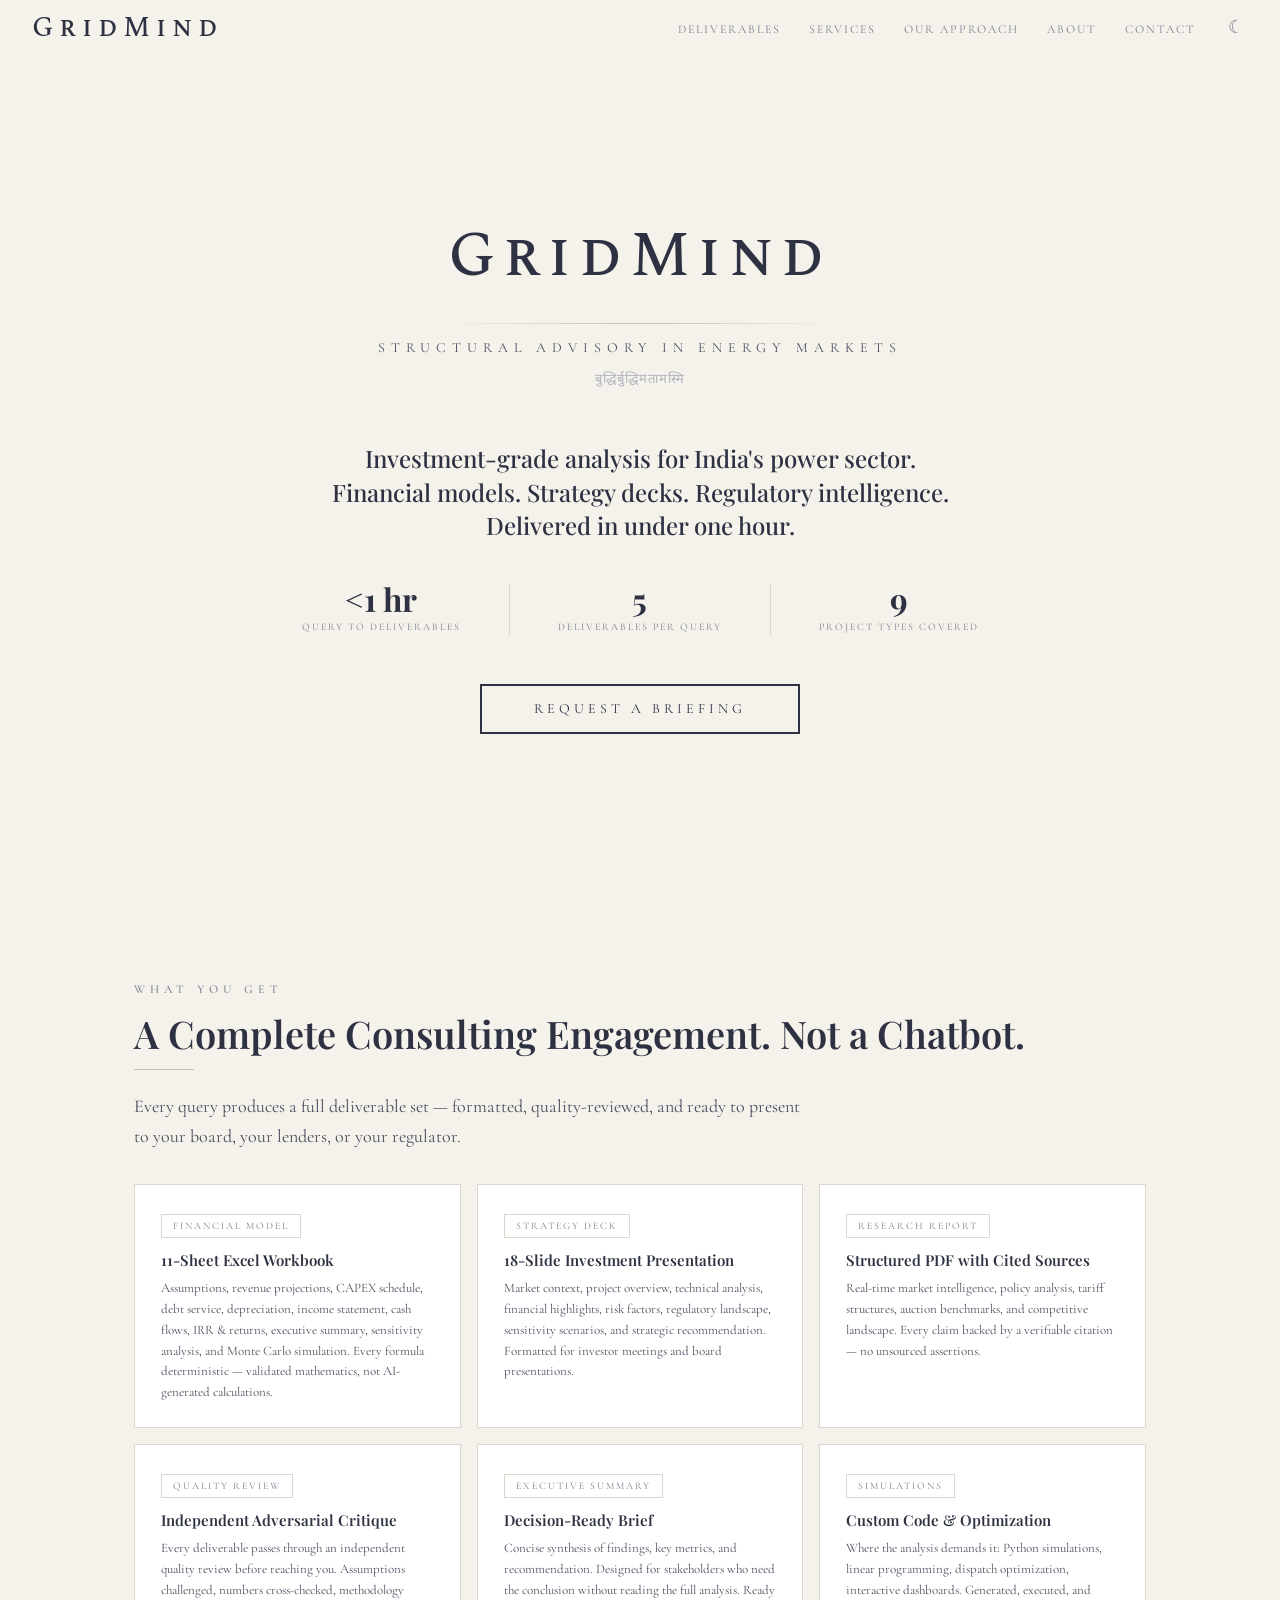
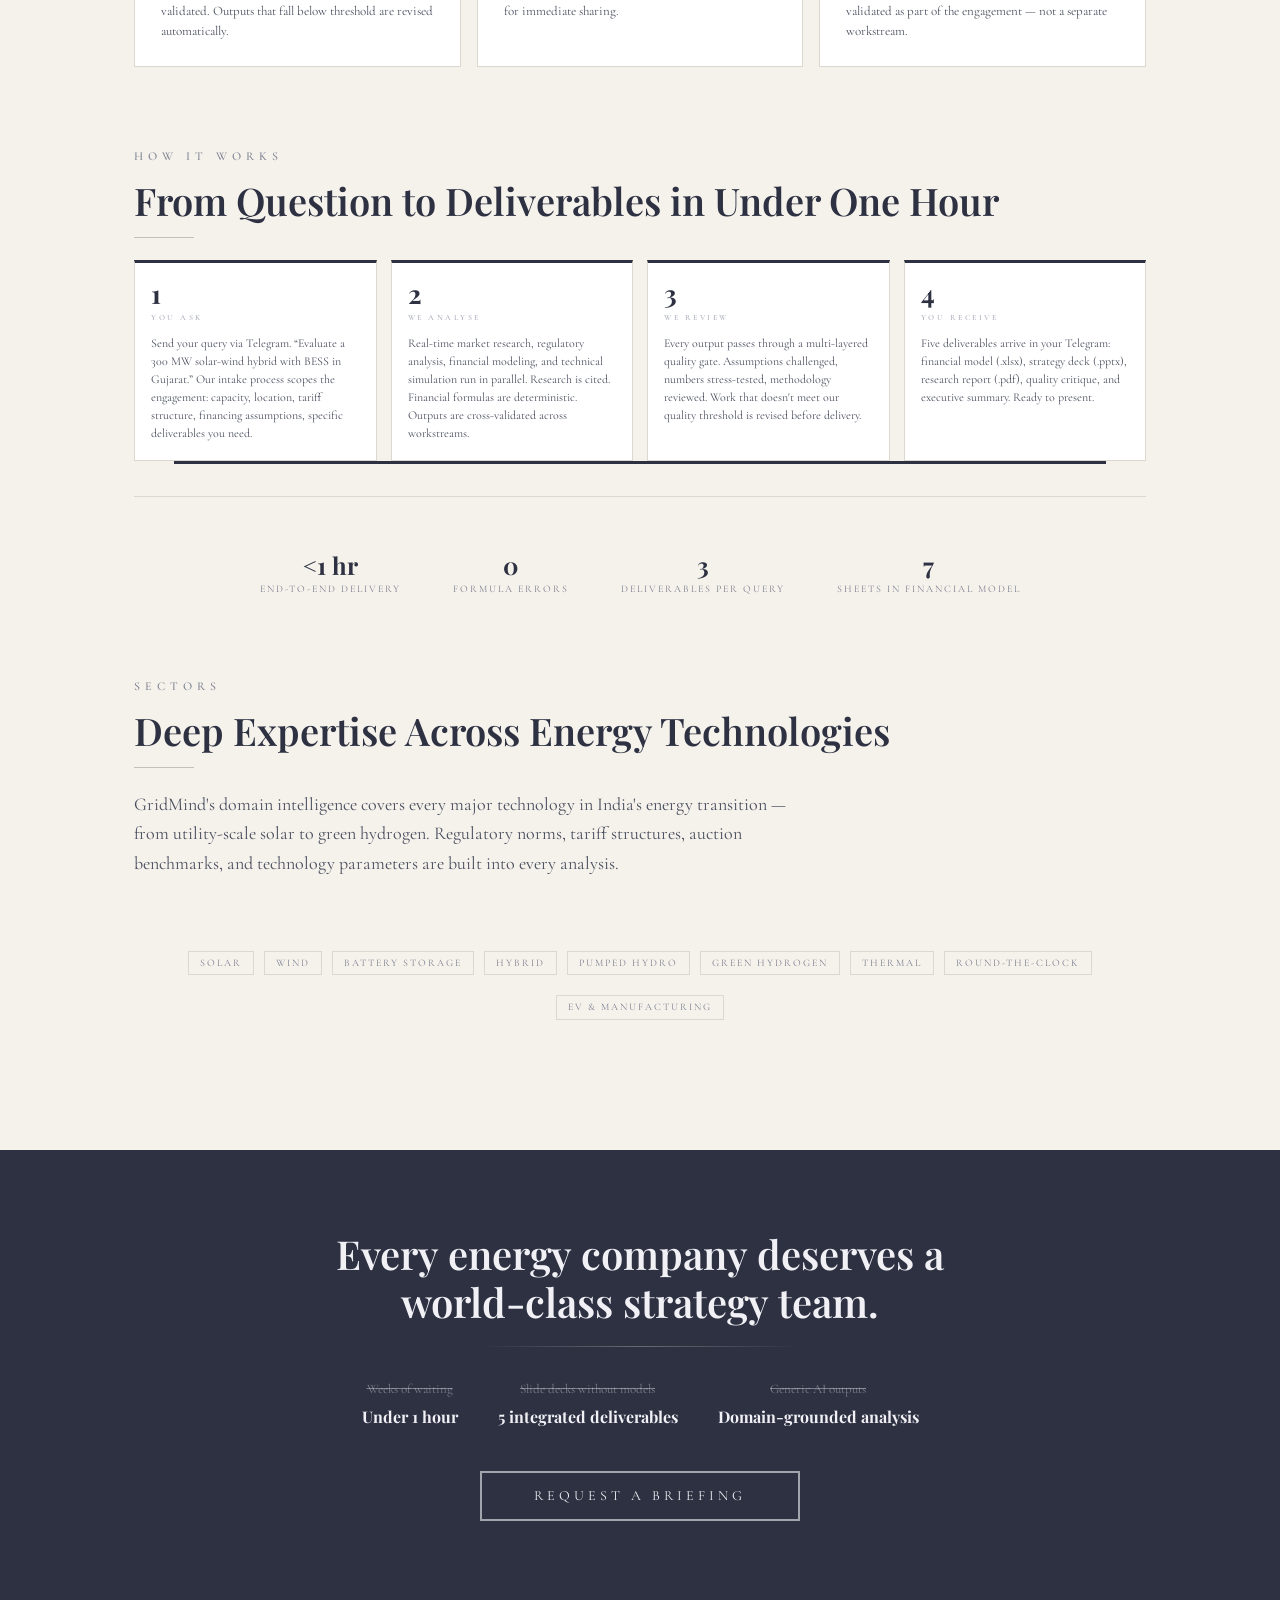
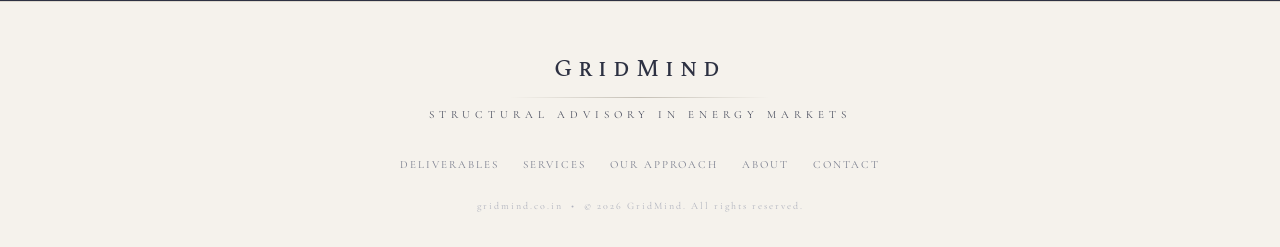
==== index.html @ 52373e3c "Initial website deploy" ====
<!DOCTYPE html>
<html lang="en">
<head>
<meta charset="UTF-8">
<meta name="viewport" content="width=device-width, initial-scale=1.0">
<title>GridMind — AI Consulting for India's Power & Energy Sector</title>
<meta name="description" content="India's first AI-native consulting platform for the power sector. Investment-grade financial models, strategy decks, and regulatory analysis — delivered in under 1 hour.">
<meta property="og:title" content="GridMind — Structural Advisory in Energy Markets">
<meta property="og:description" content="Investment-grade financial models, strategy decks, and regulatory analysis for India's power sector — delivered in under 1 hour.">
<meta property="og:type" content="website">
<meta property="og:url" content="https://gridmind.co.in">
<meta property="og:image" content="https://gridmind.co.in/img/og-image.jpg">
<meta name="twitter:card" content="summary_large_image">
<link rel="preconnect" href="https://fonts.googleapis.com">
<link rel="preconnect" href="https://fonts.gstatic.com" crossorigin>
<link href="https://fonts.googleapis.com/css2?family=Spectral+SC:wght@400;500;600;700&family=Playfair+Display:ital,wght@0,400;0,500;0,600;0,700;1,400&family=Cormorant+Garamond:wght@300;400;500;600;700&family=Noto+Sans+Devanagari:wght@400;500&display=swap" rel="stylesheet">
<link rel="stylesheet" href="css/tokens.css">
<link rel="stylesheet" href="css/base.css">
<link rel="stylesheet" href="css/components.css">
<link rel="stylesheet" href="css/pages.css">
<script type="application/ld+json">
{
  "@context": "https://schema.org",
  "@type": "Organization",
  "name": "GridMind",
  "url": "https://gridmind.co.in",
  "description": "India's first AI-native consulting platform for the power and energy sector.",
  "founder": {
    "@type": "Person",
    "name": "Satya Kaul",
    "jobTitle": "Founder"
  },
  "areaServed": "India",
  "knowsAbout": ["Power Sector Consulting", "Energy Advisory", "Renewable Energy", "Financial Modeling", "Regulatory Analysis"]
}
</script>
</head>
<body>

<a href="#main" class="skip-link">Skip to content</a>

<!-- ═══ NAVIGATION ═══ -->
<nav class="nav" id="nav">
  <a href="index.html" class="nav__logo">GridMind</a>
  <ul class="nav__links">
    <li><a href="platform.html">Deliverables</a></li>
    <li><a href="services.html">Services</a></li>
    <li><a href="moat.html">Our Approach</a></li>
    <li><a href="about.html">About</a></li>
    <li><a href="contact.html">Contact</a></li>
    <li><button class="nav__theme" id="themeToggle" aria-label="Toggle dark mode" title="Toggle theme">&#9790;</button></li>
  </ul>
  <button class="nav__hamburger" id="hamburger" aria-label="Open menu">
    <span></span><span></span><span></span>
  </button>
  <div class="nav__overlay" id="navOverlay">
    <a href="platform.html">Deliverables</a>
    <a href="services.html">Services</a>
    <a href="moat.html">Our Approach</a>
    <a href="about.html">About</a>
    <a href="contact.html">Contact</a>
    <button class="nav__theme" onclick="toggleTheme()" aria-label="Toggle dark mode">&#9790;</button>
  </div>
</nav>

<main id="main">

<!-- ═══ HERO ═══ -->
<section class="hero" id="hero">
  <div data-animate data-delay="1">
    <div class="hero__logo">GridMind</div>
  </div>
  <div data-animate data-delay="2">
    <div class="hero__rule"></div>
  </div>
  <div data-animate data-delay="3">
    <div class="hero__tagline">Structural Advisory in Energy Markets</div>
    <p class="hero__sanskrit">&#x092C;&#x0941;&#x0926;&#x094D;&#x0927;&#x093F;&#x0930;&#x094D;&#x092C;&#x0941;&#x0926;&#x094D;&#x0927;&#x093F;&#x092E;&#x0924;&#x093E;&#x092E;&#x0938;&#x094D;&#x092E;&#x093F;</p>
  </div>
  <div data-animate data-delay="4">
    <p class="hero__pitch">Investment-grade analysis for India's power sector.<br>Financial models. Strategy decks. Regulatory intelligence.<br>Delivered in under one hour.</p>
  </div>
  <div data-animate data-delay="5">
    <div class="hero__stats">
      <div class="stat">
        <p class="sn">&lt;1 hr</p>
        <p class="su">Query to Deliverables</p>
      </div>
      <div class="stat__divider"></div>
      <div class="stat">
        <p class="sn" data-count="5">0</p>
        <p class="su">Deliverables per Query</p>
      </div>
      <div class="stat__divider"></div>
      <div class="stat">
        <p class="sn" data-count="9">0</p>
        <p class="su">Project Types Covered</p>
      </div>
    </div>
  </div>
  <div class="hero__cta" data-animate data-delay="6">
    <a href="contact.html" class="cta-btn">Request a Briefing</a>
  </div>
</section>

<!-- ═══ WHAT YOU GET ═══ -->
<section class="section">
  <div class="container">
    <div data-animate>
      <div class="sl">What You Get</div>
      <div class="st">A Complete Consulting Engagement. Not a Chatbot.</div>
      <div class="hrl"></div>
      <div class="sd">Every query produces a full deliverable set &mdash; formatted, quality-reviewed, and ready to present to your board, your lenders, or your regulator.</div>
    </div>
    <div class="g3" data-animate data-delay="2">
      <div class="c">
        <div class="tag">Financial Model</div>
        <p style="font-family:var(--sf);font-size:15px;font-weight:600;margin-bottom:5px">11-Sheet Excel Workbook</p>
        <p style="font-size:13px;color:var(--ink-mid);line-height:1.6">Assumptions, revenue projections, CAPEX schedule, debt service, depreciation, income statement, cash flows, IRR &amp; returns, executive summary, sensitivity analysis, and Monte Carlo simulation. Every formula deterministic &mdash; validated mathematics, not AI-generated calculations.</p>
      </div>
      <div class="c">
        <div class="tag">Strategy Deck</div>
        <p style="font-family:var(--sf);font-size:15px;font-weight:600;margin-bottom:5px">18-Slide Investment Presentation</p>
        <p style="font-size:13px;color:var(--ink-mid);line-height:1.6">Market context, project overview, technical analysis, financial highlights, risk factors, regulatory landscape, sensitivity scenarios, and strategic recommendation. Formatted for investor meetings and board presentations.</p>
      </div>
      <div class="c">
        <div class="tag">Research Report</div>
        <p style="font-family:var(--sf);font-size:15px;font-weight:600;margin-bottom:5px">Structured PDF with Cited Sources</p>
        <p style="font-size:13px;color:var(--ink-mid);line-height:1.6">Real-time market intelligence, policy analysis, tariff structures, auction benchmarks, and competitive landscape. Every claim backed by a verifiable citation &mdash; no unsourced assertions.</p>
      </div>
      <div class="c">
        <div class="tag">Quality Review</div>
        <p style="font-family:var(--sf);font-size:15px;font-weight:600;margin-bottom:5px">Independent Adversarial Critique</p>
        <p style="font-size:13px;color:var(--ink-mid);line-height:1.6">Every deliverable passes through an independent quality review before reaching you. Assumptions challenged, numbers cross-checked, methodology validated. Outputs that fall below threshold are revised automatically.</p>
      </div>
      <div class="c">
        <div class="tag">Executive Summary</div>
        <p style="font-family:var(--sf);font-size:15px;font-weight:600;margin-bottom:5px">Decision-Ready Brief</p>
        <p style="font-size:13px;color:var(--ink-mid);line-height:1.6">Concise synthesis of findings, key metrics, and recommendation. Designed for stakeholders who need the conclusion without reading the full analysis. Ready for immediate sharing.</p>
      </div>
      <div class="c">
        <div class="tag">Simulations</div>
        <p style="font-family:var(--sf);font-size:15px;font-weight:600;margin-bottom:5px">Custom Code &amp; Optimization</p>
        <p style="font-size:13px;color:var(--ink-mid);line-height:1.6">Where the analysis demands it: Python simulations, linear programming, dispatch optimization, interactive dashboards. Generated, executed, and validated as part of the engagement &mdash; not a separate workstream.</p>
      </div>
    </div>
  </div>
</section>

<!-- ═══ HOW IT WORKS ═══ -->
<section class="section" style="padding-top:0">
  <div class="container">
    <div data-animate>
      <div class="sl">How It Works</div>
      <div class="st">From Question to Deliverables in Under One Hour</div>
      <div class="hrl"></div>
    </div>
    <div class="g4" data-animate data-delay="2">
      <div class="c timeline-card">
        <p class="timeline-card__time">1</p>
        <p class="timeline-card__label">You Ask</p>
        <p class="timeline-card__desc">Send your query via Telegram. &ldquo;Evaluate a 300 MW solar-wind hybrid with BESS in Gujarat.&rdquo; Our intake process scopes the engagement: capacity, location, tariff structure, financing assumptions, specific deliverables you need.</p>
      </div>
      <div class="c timeline-card">
        <p class="timeline-card__time">2</p>
        <p class="timeline-card__label">We Analyse</p>
        <p class="timeline-card__desc">Real-time market research, regulatory analysis, financial modeling, and technical simulation run in parallel. Research is cited. Financial formulas are deterministic. Outputs are cross-validated across workstreams.</p>
      </div>
      <div class="c timeline-card">
        <p class="timeline-card__time">3</p>
        <p class="timeline-card__label">We Review</p>
        <p class="timeline-card__desc">Every output passes through a multi-layered quality gate. Assumptions challenged, numbers stress-tested, methodology reviewed. Work that doesn't meet our quality threshold is revised before delivery.</p>
      </div>
      <div class="c timeline-card">
        <p class="timeline-card__time">4</p>
        <p class="timeline-card__label">You Receive</p>
        <p class="timeline-card__desc">Five deliverables arrive in your Telegram: financial model (.xlsx), strategy deck (.pptx), research report (.pdf), quality critique, and executive summary. Ready to present.</p>
      </div>
    </div>

    <!-- Progress bar -->
    <div class="progress-bar" data-animate data-delay="3" style="margin:0 40px">
      <div class="progress-bar__fill"></div>
    </div>

    <div class="hrf" data-animate data-delay="4"></div>
    <div class="stats-row" data-animate data-delay="4">
      <div><div class="sn" style="font-size:24px">&lt;1 hr</div><div class="su">end-to-end delivery</div></div>
      <div><div class="sn" style="font-size:24px">0</div><div class="su">formula errors</div></div>
      <div><div class="sn" style="font-size:24px" data-count="5">0</div><div class="su">deliverables per query</div></div>
      <div><div class="sn" style="font-size:24px" data-count="11">0</div><div class="su">sheets in financial model</div></div>
    </div>
  </div>
</section>

<!-- ═══ SECTORS ═══ -->
<section class="section" style="padding-top:0">
  <div class="container">
    <div data-animate>
      <div class="sl">Sectors</div>
      <div class="st">Deep Expertise Across Energy Technologies</div>
      <div class="hrl"></div>
      <div class="sd">GridMind's domain intelligence covers every major technology in India's energy transition &mdash; from utility-scale solar to green hydrogen. Regulatory norms, tariff structures, auction benchmarks, and technology parameters are built into every analysis.</div>
    </div>
    <div class="sectors" data-animate data-delay="2">
      <span class="tag">Solar</span>
      <span class="tag">Wind</span>
      <span class="tag">Battery Storage</span>
      <span class="tag">Hybrid</span>
      <span class="tag">Pumped Hydro</span>
      <span class="tag">Green Hydrogen</span>
      <span class="tag">Thermal</span>
      <span class="tag">Round-the-Clock</span>
      <span class="tag">EV &amp; Manufacturing</span>
    </div>
  </div>
</section>

<!-- ═══ CTA ═══ -->
<section class="section section--dark" style="padding:80px 0">
  <div class="container" style="text-align:center">
    <div data-animate>
      <p style="font-family:var(--sf);font-size:clamp(28px,4vw,40px);font-weight:600;line-height:1.2;margin-bottom:12px;max-width:680px;margin-left:auto;margin-right:auto">Every energy company deserves a world-class strategy team.</p>
    </div>
    <div data-animate data-delay="2">
      <div style="width:min(320px,60vw);height:1px;background:linear-gradient(90deg,transparent,rgba(197,192,182,0.4),transparent);margin:20px auto"></div>
    </div>
    <div data-animate data-delay="3" style="display:flex;gap:40px;justify-content:center;flex-wrap:wrap;margin:32px 0 40px">
      <div style="text-align:center">
        <p class="compare-old">Weeks of waiting</p>
        <p class="compare-new">Under 1 hour</p>
      </div>
      <div style="text-align:center">
        <p class="compare-old">Slide decks without models</p>
        <p class="compare-new">5 integrated deliverables</p>
      </div>
      <div style="text-align:center">
        <p class="compare-old">Generic AI outputs</p>
        <p class="compare-new">Domain-grounded analysis</p>
      </div>
    </div>
    <div data-animate data-delay="4">
      <a href="contact.html" class="cta-btn">Request a Briefing</a>
    </div>
  </div>
</section>

</main>

<!-- ═══ FOOTER ═══ -->
<footer class="footer">
  <div class="container">
    <div class="footer__logo">GridMind</div>
    <div class="footer__rule"></div>
    <div class="footer__tagline">Structural Advisory in Energy Markets</div>
    <ul class="footer__nav">
      <li><a href="platform.html">Deliverables</a></li>
      <li><a href="services.html">Services</a></li>
      <li><a href="moat.html">Our Approach</a></li>
      <li><a href="about.html">About</a></li>
      <li><a href="contact.html">Contact</a></li>
    </ul>
    <p class="footer__copy">gridmind.co.in &nbsp;&bull;&nbsp; &copy; 2026 GridMind. All rights reserved.</p>
  </div>
</footer>

<script src="js/main.js"></script>
</body>
</html>
---- css/tokens.css ----
/* ═══════════════════════════════════════════════════════════════
   GridMind Design Tokens
   Extracted from: mission_control.html, GridMind_Brand_Brief.html
   ═══════════════════════════════════════════════════════════════ */

:root {
  /* Light theme (default — GridMind Brand) */
  --bg: #F5F2EC;
  --bg-card: #FFFFFF;
  --bg-sidebar: #2D3142;
  --bg-topbar: #FFFFFF;
  --ink: #2D3142;
  --ink-mid: #4A4E5E;
  --ink-light: #7A7E8E;
  --ink-faint: #B0B3BE;
  --rule: #C5C0B6;
  --rl: #DDD8CE;
  --bg-hover: rgba(45,49,66,0.04);
  --bg-active: rgba(45,49,66,0.08);

  /* Semantic */
  --success: #008000;
  --danger: #CC0000;
  --warn: #B8860B;

  /* Agent colors */
  --c-ceo: #C5A000;
  --c-coo: #4682B4;
  --c-hr: #8B6FAE;
  --c-researcher: #2E8B57;
  --c-excel: #D2691E;
  --c-coder: #0097A7;
  --c-presenter: #C2185B;
  --c-challenger: #8B3A3A;
  --c-social: #2E7BB8;
  --c-reader: #6D4C41;

  /* Typography */
  --sc: 'Spectral SC', 'Spectral', Georgia, serif;
  --sf: 'Playfair Display', Georgia, serif;
  --bd: 'Cormorant Garamond', Georgia, serif;
  --dv: 'Noto Sans Devanagari', sans-serif;

  /* Fluid type */
  --fs-hero: clamp(36px, 6vw, 62px);
  --fs-title: clamp(28px, 4vw, 38px);
  --fs-subtitle: clamp(18px, 2.5vw, 24px);
  --fs-body: clamp(15px, 1.5vw, 18px);

  /* Layout */
  --max-w: 1060px;
  --nav-h: 56px;

  /* Transitions */
  --ease: cubic-bezier(0.4, 0, 0.2, 1);
}

/* ── Dark Theme ─────────────────────────────────────────────── */
[data-theme="dark"] {
  --bg: #0B0D1A;
  --bg-card: #111326;
  --bg-sidebar: #0D0F1E;
  --bg-topbar: #111326;
  --ink: #F0F0F5;
  --ink-mid: #B4B8C8;
  --ink-light: #6B7085;
  --ink-faint: #454860;
  --rule: #2A2D45;
  --rl: #1E2035;
  --bg-hover: rgba(255,255,255,0.04);
  --bg-active: rgba(255,255,255,0.08);
  --success: #2ECC71;
  --danger: #E74C3C;
  --warn: #DAA520;
}
---- css/base.css ----
/* ═══════════════════════════════════════════════════════════════
   GridMind Base — Reset, Typography, Layout
   ═══════════════════════════════════════════════════════════════ */

*, *::before, *::after { margin: 0; padding: 0; box-sizing: border-box; }

html {
  scroll-behavior: smooth;
  -webkit-font-smoothing: antialiased;
  -moz-osx-font-smoothing: grayscale;
}

body {
  background: var(--bg);
  color: var(--ink);
  font-family: var(--bd);
  font-size: var(--fs-body);
  line-height: 1.65;
  overflow-x: hidden;
}

/* ── Skip to content (a11y) ───────────────────────────────── */
.skip-link {
  position: absolute;
  top: -100%;
  left: 16px;
  padding: 8px 16px;
  background: var(--ink);
  color: var(--bg);
  font-family: var(--bd);
  font-size: 12px;
  letter-spacing: 2px;
  text-transform: uppercase;
  text-decoration: none;
  z-index: 9999;
}
.skip-link:focus { top: 8px; }

/* ── Links ────────────────────────────────────────────────── */
a { color: var(--ink); text-decoration: none; transition: color 0.2s var(--ease); }
a:hover { color: var(--ink-mid); }

/* ── Images ───────────────────────────────────────────────── */
img { max-width: 100%; height: auto; display: block; }

/* ── Container ────────────────────────────────────────────── */
.container {
  width: 100%;
  max-width: var(--max-w);
  margin: 0 auto;
  padding: 0 24px;
}

/* ── Sections ─────────────────────────────────────────────── */
.section {
  padding: 80px 0;
}
.section--dark {
  background: var(--bg-sidebar);
  color: #F0F0F5;
}
.section--dark .sl { color: rgba(240,240,245,0.5); }
.section--dark .st { color: #F0F0F5; }
.section--dark .sd { color: rgba(240,240,245,0.7); }
.section--dark .cta-btn {
  border-color: rgba(240,240,245,0.6);
  color: #F0F0F5;
}
.section--dark .cta-btn:hover {
  background: #F0F0F5;
  color: var(--bg-sidebar);
}

/* ── Typography ───────────────────────────────────────────── */

/* Section label */
.sl {
  font-family: var(--bd);
  font-size: 12px;
  letter-spacing: 5px;
  text-transform: uppercase;
  color: var(--ink-light);
  font-weight: 500;
  margin-bottom: 12px;
}

/* Section title */
.st {
  font-family: var(--sf);
  font-size: var(--fs-title);
  font-weight: 600;
  color: var(--ink);
  line-height: 1.15;
  margin-bottom: 8px;
}

/* Section description */
.sd {
  font-family: var(--bd);
  font-size: var(--fs-body);
  color: var(--ink-mid);
  line-height: 1.65;
  max-width: 680px;
  margin-bottom: 32px;
}

/* Short horizontal rule */
.hrl {
  width: 60px;
  height: 1px;
  background: var(--rule);
  margin: 14px 0 22px;
}

/* Full-width rule */
.hrf {
  width: 100%;
  height: 1px;
  background: var(--rl);
  margin: 32px 0;
}

/* Gradient rule (logo) */
.hr-gradient {
  height: 1px;
  background: linear-gradient(90deg, transparent, var(--rule), transparent);
  margin: 12px auto 14px;
}

/* Footnote */
.fn {
  font-family: var(--bd);
  font-size: 11px;
  color: var(--ink-faint);
  line-height: 1.6;
  margin-top: 16px;
}

/* ── Responsive ───────────────────────────────────────────── */
@media (max-width: 768px) {
  .container { padding: 0 16px; }
  .section { padding: 56px 0; }
}

@media (max-width: 480px) {
  .section { padding: 40px 0; }
}
---- css/components.css ----
/* ═══════════════════════════════════════════════════════════════
   GridMind Components
   Source: GridMind_Pitch_Deck_New.html + GridMind_Brand_Brief.html
   ═══════════════════════════════════════════════════════════════ */

/* ── Navigation ───────────────────────────────────────────── */
.nav {
  position: fixed;
  top: 0;
  left: 0;
  right: 0;
  height: var(--nav-h);
  display: flex;
  align-items: center;
  justify-content: space-between;
  padding: 0 32px;
  z-index: 100;
  transition: background 0.4s var(--ease), backdrop-filter 0.4s var(--ease), box-shadow 0.4s var(--ease);
}
.nav.scrolled {
  background: rgba(245,242,236,0.92);
  backdrop-filter: blur(10px);
  -webkit-backdrop-filter: blur(10px);
  box-shadow: 0 1px 0 var(--rl);
}
[data-theme="dark"] .nav.scrolled {
  background: rgba(11,13,26,0.92);
}

.nav__logo {
  font-family: var(--sc);
  font-size: 28px;
  font-weight: 500;
  letter-spacing: 6px;
  color: var(--ink);
  text-decoration: none;
}

.nav__links {
  display: flex;
  align-items: center;
  gap: 28px;
  list-style: none;
}
.nav__links a {
  font-family: var(--bd);
  font-size: 12px;
  letter-spacing: 2px;
  text-transform: uppercase;
  color: var(--ink-light);
  text-decoration: none;
  padding: 4px 0;
  border-bottom: 2px solid transparent;
  transition: color 0.2s var(--ease), border-color 0.2s var(--ease);
}
.nav__links a:hover,
.nav__links a.active {
  color: var(--ink);
  border-bottom-color: var(--ink);
}

.nav__theme {
  background: none;
  border: none;
  cursor: pointer;
  font-size: 18px;
  color: var(--ink-light);
  padding: 4px;
  transition: color 0.2s var(--ease);
  line-height: 1;
}
.nav__theme:hover { color: var(--ink); }

.nav__hamburger {
  display: none;
  background: none;
  border: none;
  cursor: pointer;
  width: 28px;
  height: 20px;
  position: relative;
  z-index: 200;
}
.nav__hamburger span {
  display: block;
  width: 100%;
  height: 1.5px;
  background: var(--ink);
  position: absolute;
  left: 0;
  transition: all 0.3s var(--ease);
}
.nav__hamburger span:nth-child(1) { top: 0; }
.nav__hamburger span:nth-child(2) { top: 9px; }
.nav__hamburger span:nth-child(3) { top: 18px; }
.nav.is-open .nav__hamburger span:nth-child(1) { top: 9px; transform: rotate(45deg); }
.nav.is-open .nav__hamburger span:nth-child(2) { opacity: 0; }
.nav.is-open .nav__hamburger span:nth-child(3) { top: 9px; transform: rotate(-45deg); }

/* Mobile nav overlay */
.nav__overlay {
  display: none;
  position: fixed;
  inset: 0;
  background: var(--bg);
  z-index: 150;
  flex-direction: column;
  align-items: center;
  justify-content: center;
  gap: 32px;
}
.nav.is-open .nav__overlay {
  display: flex;
}
.nav__overlay a {
  font-family: var(--bd);
  font-size: 18px;
  letter-spacing: 4px;
  text-transform: uppercase;
  color: var(--ink-mid);
  text-decoration: none;
  opacity: 0;
  transform: translateY(12px);
  animation: navFadeIn 0.4s var(--ease) forwards;
}
.nav__overlay a:nth-child(1) { animation-delay: 0.05s; }
.nav__overlay a:nth-child(2) { animation-delay: 0.1s; }
.nav__overlay a:nth-child(3) { animation-delay: 0.15s; }
.nav__overlay a:nth-child(4) { animation-delay: 0.2s; }
.nav__overlay a:nth-child(5) { animation-delay: 0.25s; }
.nav__overlay a:nth-child(6) { animation-delay: 0.3s; }

@keyframes navFadeIn {
  to { opacity: 1; transform: translateY(0); }
}

@media (max-width: 768px) {
  .nav { padding: 0 16px; }
  .nav__links { display: none; }
  .nav__hamburger { display: block; }
}

/* ── Footer ───────────────────────────────────────────────── */
.footer {
  border-top: 1px solid var(--rl);
  padding: 48px 0 32px;
  text-align: center;
}
.footer__logo {
  font-family: var(--sc);
  font-size: 24px;
  font-weight: 500;
  letter-spacing: 6px;
  color: var(--ink);
}
.footer__rule {
  width: 260px;
  height: 1px;
  background: linear-gradient(90deg, transparent, var(--rule), transparent);
  margin: 8px auto;
}
.footer__tagline {
  font-family: var(--bd);
  font-size: 11px;
  letter-spacing: 5px;
  text-transform: uppercase;
  color: var(--ink-mid);
  margin-bottom: 24px;
}
.footer__nav {
  display: flex;
  justify-content: center;
  gap: 24px;
  list-style: none;
  margin-bottom: 20px;
}
.footer__nav a {
  font-family: var(--bd);
  font-size: 11px;
  letter-spacing: 2px;
  text-transform: uppercase;
  color: var(--ink-light);
  text-decoration: none;
  transition: color 0.2s var(--ease);
}
.footer__nav a:hover { color: var(--ink); }
.footer__copy {
  font-family: var(--bd);
  font-size: 10px;
  letter-spacing: 2px;
  color: var(--ink-faint);
}

/* ── Cards ────────────────────────────────────────────────── */
.c {
  background: var(--bg-card);
  border: 1px solid var(--rl);
  padding: 24px 26px;
  transition: border-color 0.3s var(--ease), box-shadow 0.3s var(--ease);
}
.c:hover {
  border-color: var(--rule);
  box-shadow: 0 4px 20px rgba(45,49,66,0.06);
}
[data-theme="dark"] .c:hover {
  box-shadow: 0 4px 20px rgba(0,0,0,0.2);
}

/* ── Grids ────────────────────────────────────────────────── */
.g2 { display: grid; grid-template-columns: 1fr 1fr; gap: 20px; }
.g3 { display: grid; grid-template-columns: 1fr 1fr 1fr; gap: 16px; }
.g4 { display: grid; grid-template-columns: repeat(4, 1fr); gap: 14px; }
.g5 { display: grid; grid-template-columns: repeat(5, 1fr); gap: 14px; }

@media (max-width: 768px) {
  .g2, .g3, .g4, .g5 { grid-template-columns: 1fr; }
}
@media (min-width: 769px) and (max-width: 1024px) {
  .g3 { grid-template-columns: 1fr 1fr; }
  .g4 { grid-template-columns: 1fr 1fr; }
  .g5 { grid-template-columns: 1fr 1fr 1fr; }
}

/* ── Tags ─────────────────────────────────────────────────── */
.tag {
  display: inline-block;
  padding: 3px 11px;
  border: 1px solid var(--rl);
  font-family: var(--bd);
  font-size: 10px;
  letter-spacing: 2px;
  text-transform: uppercase;
  color: var(--ink-light);
  margin-bottom: 10px;
}
.tag--primary {
  border-color: var(--ink);
  color: var(--ink);
  font-weight: 600;
  border-width: 1.5px;
}
.tag--warn {
  border-color: var(--warn);
  color: var(--warn);
}

/* ── Stat Blocks ──────────────────────────────────────────── */
.sn {
  font-family: var(--sf);
  font-size: 32px;
  font-weight: 700;
  color: var(--ink);
  line-height: 1;
}
.su {
  font-family: var(--bd);
  font-size: 10px;
  letter-spacing: 2px;
  text-transform: uppercase;
  color: var(--ink-light);
  margin-top: 4px;
}

.stat-box {
  text-align: center;
  min-width: 76px;
  padding-left: 16px;
  flex-shrink: 0;
  display: flex;
  flex-direction: column;
  align-items: center;
  justify-content: center;
}

/* ── Buttons ──────────────────────────────────────────────── */
.cta-btn {
  display: inline-block;
  padding: 16px 52px;
  border: 2px solid var(--ink);
  font-family: var(--bd);
  font-size: 14px;
  letter-spacing: 4px;
  text-transform: uppercase;
  color: var(--ink);
  cursor: pointer;
  transition: all 0.3s var(--ease);
  background: transparent;
  text-decoration: none;
  line-height: 1;
}
.cta-btn:hover {
  background: var(--ink);
  color: var(--bg);
}

/* ── Quote Block ──────────────────────────────────────────── */
.qb {
  padding: 8px 13px;
  border-left: 2px solid var(--rule);
  font-size: 13px;
  color: var(--ink-mid);
  line-height: 1.5;
  margin-bottom: 6px;
  background: var(--bg);
}

/* ── Badges ───────────────────────────────────────────────── */
.badge {
  display: inline-block;
  padding: 8px 28px;
  border: 1px solid var(--rule);
  font-family: var(--bd);
  font-size: 11px;
  letter-spacing: 3px;
  text-transform: uppercase;
  color: var(--ink-mid);
  font-weight: 500;
  text-align: center;
}
.badge--primary {
  border-color: var(--ink);
  color: var(--ink);
  font-weight: 600;
  border-width: 1.5px;
}

/* ── Comparison Table ─────────────────────────────────────── */
.cmp-table {
  width: 100%;
  border-collapse: collapse;
  font-size: 13px;
}
.cmp-table th {
  font-family: var(--bd);
  font-size: 10px;
  letter-spacing: 2px;
  text-transform: uppercase;
  color: var(--ink-light);
  font-weight: 500;
  padding: 10px 12px;
  text-align: left;
  border-bottom: 1.5px solid var(--ink);
}
.cmp-table td {
  padding: 10px 12px;
  border-bottom: 1px solid var(--rl);
  color: var(--ink-mid);
  vertical-align: top;
}
.cmp-table td:first-child {
  color: var(--ink);
  font-weight: 500;
}
.cmp-table .gm-col {
  background: rgba(45,49,66,0.08);
  color: var(--ink);
  font-weight: 600;
  border-left: 2px solid var(--ink);
}
.cmp-table th.gm-col {
  color: var(--ink);
  font-weight: 700;
  letter-spacing: 3px;
}
[data-theme="dark"] .cmp-table .gm-col {
  background: rgba(240,240,245,0.06);
}

@media (max-width: 768px) {
  .cmp-table { font-size: 11px; }
  .cmp-table th, .cmp-table td { padding: 8px 6px; }
}

/* ── Scroll Animations ────────────────────────────────────── */
[data-animate] {
  opacity: 0;
  transform: translateY(16px);
  transition: opacity 0.6s var(--ease), transform 0.6s var(--ease);
}
[data-animate].is-visible {
  opacity: 1;
  transform: translateY(0);
}
[data-delay="1"] { transition-delay: 0.1s; }
[data-delay="2"] { transition-delay: 0.25s; }
[data-delay="3"] { transition-delay: 0.4s; }
[data-delay="4"] { transition-delay: 0.55s; }
[data-delay="5"] { transition-delay: 0.7s; }
[data-delay="6"] { transition-delay: 0.85s; }
[data-delay="7"] { transition-delay: 1.0s; }

/* ── Agent Block (execution grid) ─────────────────────────── */
.agent-block {
  padding: 14px 10px;
  text-align: center;
}
.agent-block--standard { background: var(--ink); }
.agent-block--challenger { background: #3D2020; }
.agent-block--reader { background: var(--ink-mid); }
.agent-block--hr { background: #1A3A2A; }

.agent-block__name {
  font-family: var(--sf);
  font-size: 14px;
  font-weight: 700;
  color: var(--bg);
}
.agent-block__model {
  font-size: 9.5px;
  color: rgba(245,242,236,0.5);
  margin-top: 4px;
}
.agent-block__desc {
  font-size: 9px;
  color: rgba(245,242,236,0.35);
  margin-top: 3px;
  line-height: 1.4;
}

/* ── Progress Bar ─────────────────────────────────────────── */
.progress-bar {
  position: relative;
  height: 3px;
  background: var(--rl);
  overflow: visible;
}
.progress-bar__fill {
  position: absolute;
  left: 0;
  top: 0;
  height: 100%;
  width: 0%;
  background: var(--ink);
  transition: width 2.5s cubic-bezier(0.25, 0.1, 0.25, 1) 0.6s;
}
.progress-bar.is-visible .progress-bar__fill {
  width: 100%;
}

/* ── Agent Card (detail grid) ─────────────────────────────── */
.agent-card {
  border-left: 3px solid var(--ink);
}
.agent-card__name {
  font-family: var(--sf);
  font-size: 16px;
  font-weight: 600;
  margin-bottom: 4px;
}
.agent-card__model {
  display: inline-block;
  padding: 2px 8px;
  font-size: 10px;
  letter-spacing: 1px;
  color: var(--ink-light);
  border: 1px solid var(--rl);
  margin-bottom: 8px;
}
.agent-card__desc {
  font-size: 13px;
  color: var(--ink-mid);
  line-height: 1.5;
}

/* ── Strikethrough Comparison ─────────────────────────────── */
.compare-old {
  font-size: 13px;
  color: var(--ink-light);
  text-decoration: line-through;
  margin-bottom: 4px;
}
.section--dark .compare-old {
  color: rgba(240,240,245,0.4);
}
.compare-new {
  font-family: var(--sf);
  font-size: 16px;
  font-weight: 700;
}

/* ── Waterfall / Fill Bars ────────────────────────────────── */
.fill-bar {
  height: 5px;
  background: var(--rl);
  width: 100%;
  margin-top: 6px;
}
.fill-bar__inner {
  height: 100%;
  background: var(--ink);
  width: 0%;
  transition: width 1.2s var(--ease) 0.5s;
}
[data-animate].is-visible .fill-bar__inner {
  width: var(--fill-w);
}
---- css/pages.css ----
/* ═══════════════════════════════════════════════════════════════
   GridMind Page-Specific Styles
   ═══════════════════════════════════════════════════════════════ */

/* ── Hero ─────────────────────────────────────────────────── */
.hero {
  min-height: 100vh;
  display: flex;
  flex-direction: column;
  align-items: center;
  justify-content: center;
  text-align: center;
  padding: 80px 24px 40px;
}

.hero__logo {
  font-family: var(--sc);
  font-size: var(--fs-hero);
  font-weight: 500;
  letter-spacing: 8px;
  color: var(--ink);
}

.hero__rule {
  width: min(400px, 80vw);
  height: 1px;
  background: linear-gradient(90deg, transparent, var(--rule), transparent);
  margin: 14px auto 12px;
}

.hero__tagline {
  font-family: var(--bd);
  font-size: 14px;
  letter-spacing: 6px;
  text-transform: uppercase;
  color: var(--ink-mid);
}

.hero__sanskrit {
  font-family: var(--dv);
  font-size: 13px;
  color: var(--ink-faint);
  letter-spacing: 1px;
  margin-top: 10px;
}

.hero__pitch {
  font-family: var(--sf);
  font-size: var(--fs-subtitle);
  font-weight: 500;
  color: var(--ink);
  line-height: 1.4;
  max-width: 660px;
  margin: 52px auto 0;
}

.hero__stats {
  display: flex;
  justify-content: center;
  gap: 48px;
  margin-top: 40px;
}
.hero__stats .stat {
  text-align: center;
}
.hero__stats .stat__divider {
  width: 1px;
  background: var(--rl);
  align-self: stretch;
}

.hero__cta {
  margin-top: 48px;
}

@media (max-width: 768px) {
  .hero { padding: 100px 16px 40px; }
  .hero__stats { gap: 24px; flex-wrap: wrap; }
  .hero__stats .stat__divider { display: none; }
  .hero__logo { letter-spacing: 4px; }
}

/* ── Timeline (60-minute flow) ────────────────────────────── */
.timeline-card {
  padding: 18px 16px;
  border-top: 3px solid var(--ink);
}
.timeline-card__time {
  font-family: var(--sf);
  font-size: 26px;
  font-weight: 700;
  line-height: 1;
}
.timeline-card__label {
  font-size: 8px;
  letter-spacing: 2.5px;
  text-transform: uppercase;
  color: var(--ink-faint);
  font-weight: 600;
  margin: 4px 0 10px;
}
.timeline-card__desc {
  font-size: 12px;
  color: var(--ink-mid);
  line-height: 1.5;
}

/* ── Execution Engine ─────────────────────────────────────── */
.exec-engine {
  border: 1.5px solid var(--rl);
  padding: 20px 24px;
  background: var(--bg-card);
}
.exec-engine__header {
  display: flex;
  justify-content: space-between;
  align-items: baseline;
  margin-bottom: 14px;
  flex-wrap: wrap;
  gap: 8px;
}
.exec-engine__time {
  font-size: 8px;
  letter-spacing: 3px;
  text-transform: uppercase;
  color: var(--ink-light);
  font-weight: 600;
}
.exec-engine__title {
  font-family: var(--sf);
  font-size: 16px;
  font-weight: 700;
  margin-left: 12px;
}
.exec-engine__subtitle {
  font-size: 11px;
  color: var(--ink-faint);
}
.exec-engine__grid {
  display: grid;
  grid-template-columns: repeat(7, 1fr);
  gap: 8px;
}
@media (max-width: 768px) {
  .exec-engine__grid {
    grid-template-columns: repeat(3, 1fr);
  }
}
@media (max-width: 480px) {
  .exec-engine__grid {
    grid-template-columns: 1fr 1fr;
  }
}

/* ── Sectors Strip ────────────────────────────────────────── */
.sectors {
  display: flex;
  justify-content: center;
  flex-wrap: wrap;
  gap: 10px;
  padding: 40px 0;
}

/* ── Bottom Stats Row ─────────────────────────────────────── */
.stats-row {
  display: flex;
  gap: 52px;
  justify-content: center;
  text-align: center;
  padding-top: 24px;
}
@media (max-width: 768px) {
  .stats-row { gap: 24px; flex-wrap: wrap; }
}

/* ── Architecture Diagram ─────────────────────────────────── */
.arch-flow {
  max-width: 800px;
  margin: 0 auto;
}
.arch-flow svg {
  width: 100%;
  height: auto;
}

/* ── Moat Visual ──────────────────────────────────────────── */
.moat-layout {
  display: flex;
  gap: 36px;
  align-items: center;
}
.moat-visual {
  flex: 0 0 340px;
  position: relative;
  height: 340px;
}
.moat-details {
  flex: 1;
  display: flex;
  flex-direction: column;
  gap: 12px;
}
.moat-item {
  display: flex;
  gap: 12px;
  align-items: flex-start;
}
.moat-item__num {
  flex: 0 0 28px;
  height: 28px;
  background: var(--ink);
  display: flex;
  align-items: center;
  justify-content: center;
  font-family: var(--sf);
  font-size: 12px;
  font-weight: 700;
  color: var(--bg);
}
.moat-item__title {
  font-family: var(--sf);
  font-size: 14px;
  font-weight: 600;
  margin-bottom: 2px;
}
.moat-item__desc {
  font-size: 12px;
  color: var(--ink-mid);
  line-height: 1.5;
}

@media (max-width: 768px) {
  .moat-layout { flex-direction: column; }
  .moat-visual { flex: none; width: 100%; max-width: 340px; margin: 0 auto; }
}

/* ── Founder Profile ──────────────────────────────────────── */
.founder-photo {
  width: 140px;
  height: 140px;
  border-radius: 50%;
  border: 2.5px solid var(--rule);
  object-fit: cover;
  margin: 0 auto 14px;
}
.founder-name {
  font-family: var(--sf);
  font-size: 28px;
  font-weight: 700;
  text-align: center;
}
.founder-title {
  font-family: var(--bd);
  font-size: 15px;
  color: var(--ink-mid);
  letter-spacing: 1px;
  text-align: center;
  margin-top: 4px;
  margin-bottom: 20px;
}

/* ── Experience Cards ─────────────────────────────────────── */
.exp-card {
  text-align: center;
  padding: 18px 14px;
}
.exp-card__company {
  font-family: var(--sf);
  font-size: 18px;
  font-weight: 700;
  margin-bottom: 4px;
}
.exp-card__role {
  font-size: 11px;
  color: var(--ink-mid);
}
.exp-card__details {
  font-size: 10px;
  color: var(--ink-faint);
  margin-top: 4px;
}

/* ── Contact Form ─────────────────────────────────────────── */
.form-group {
  margin-bottom: 24px;
}
.form-label {
  display: block;
  font-family: var(--bd);
  font-size: 10px;
  letter-spacing: 2px;
  text-transform: uppercase;
  color: var(--ink-light);
  margin-bottom: 6px;
}
.form-input,
.form-select,
.form-textarea {
  width: 100%;
  padding: 10px 0;
  border: none;
  border-bottom: 1px solid var(--rl);
  background: transparent;
  font-family: var(--bd);
  font-size: 16px;
  color: var(--ink);
  outline: none;
  transition: border-color 0.2s var(--ease);
}
.form-input:focus,
.form-select:focus,
.form-textarea:focus {
  border-bottom-color: var(--ink);
}
.form-input.error { border-bottom-color: var(--danger); }
.form-textarea {
  resize: vertical;
  min-height: 100px;
}
.form-select {
  cursor: pointer;
  -webkit-appearance: none;
  -moz-appearance: none;
  appearance: none;
  background-image: url("data:image/svg+xml,%3Csvg width='12' height='8' viewBox='0 0 12 8' fill='none' xmlns='http://www.w3.org/2000/svg'%3E%3Cpath d='M1 1L6 6L11 1' stroke='%237A7E8E' stroke-width='1.5'/%3E%3C/svg%3E");
  background-repeat: no-repeat;
  background-position: right 0 center;
  padding-right: 20px;
}
.form-error {
  font-size: 11px;
  color: var(--danger);
  margin-top: 4px;
  display: none;
}
.form-group.has-error .form-error { display: block; }

.form-success {
  text-align: center;
  padding: 40px;
  display: none;
}
.form-success.is-visible { display: block; }
.form-success__check {
  font-size: 48px;
  color: var(--success);
  margin-bottom: 16px;
}
.form-success__text {
  font-family: var(--sf);
  font-size: 20px;
  font-weight: 600;
}
.form-success__sub {
  color: var(--ink-mid);
  margin-top: 8px;
}

/* ── Service Tier Cards ───────────────────────────────────── */
.tier-card {
  text-align: center;
}
.tier-card__price {
  font-family: var(--sf);
  font-size: 28px;
  font-weight: 700;
  color: var(--ink);
  margin: 8px 0 4px;
}
.tier-card__unit {
  font-size: 13px;
  font-weight: 400;
  color: var(--ink-mid);
}
.tier-card--future {
  opacity: 0.7;
  border-style: dashed;
}

/* ── Tailwind stat ────────────────────────────────────────── */
.tw-stat {
  border-left: 3px solid var(--ink);
  padding-left: 16px;
}
.tw-stat__num {
  font-family: var(--sf);
  font-size: 22px;
  font-weight: 700;
  line-height: 1;
}
.tw-stat__desc {
  font-size: 13px;
  color: var(--ink-mid);
  line-height: 1.5;
  margin-top: 4px;
}
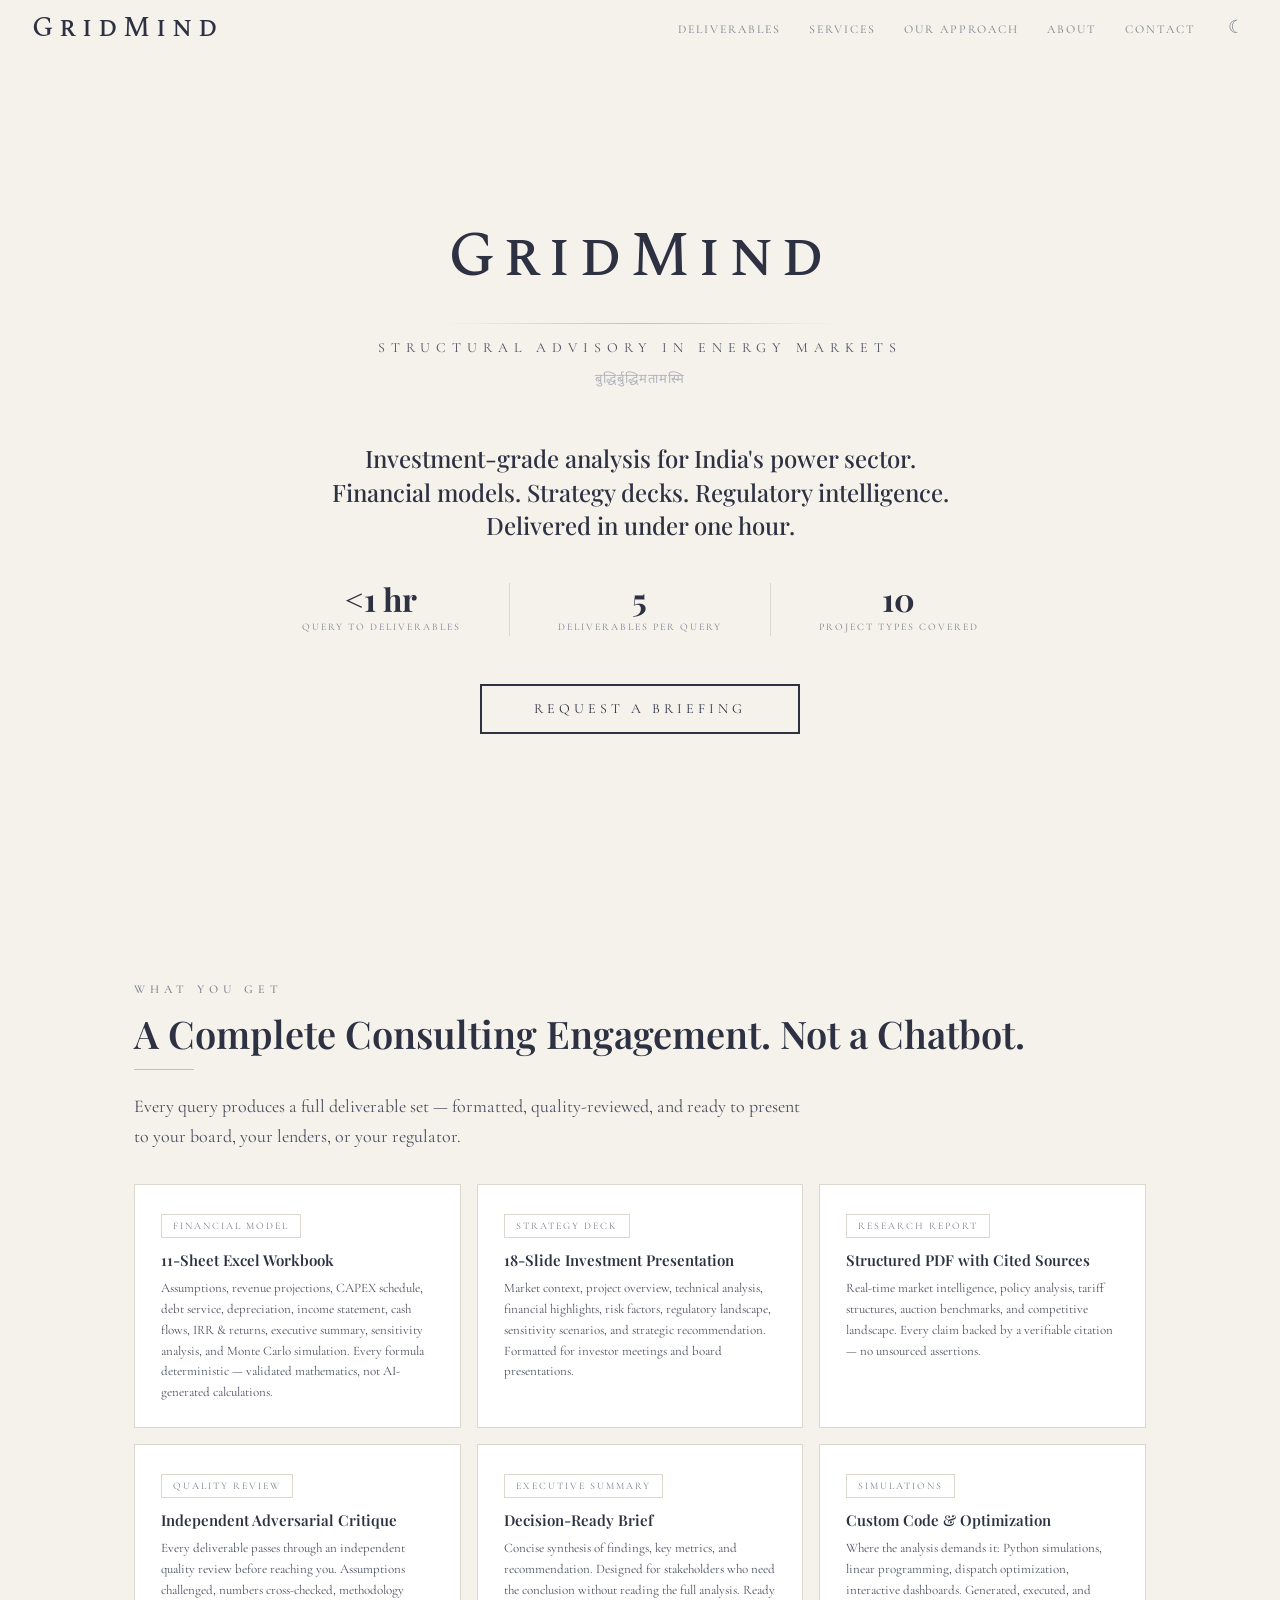
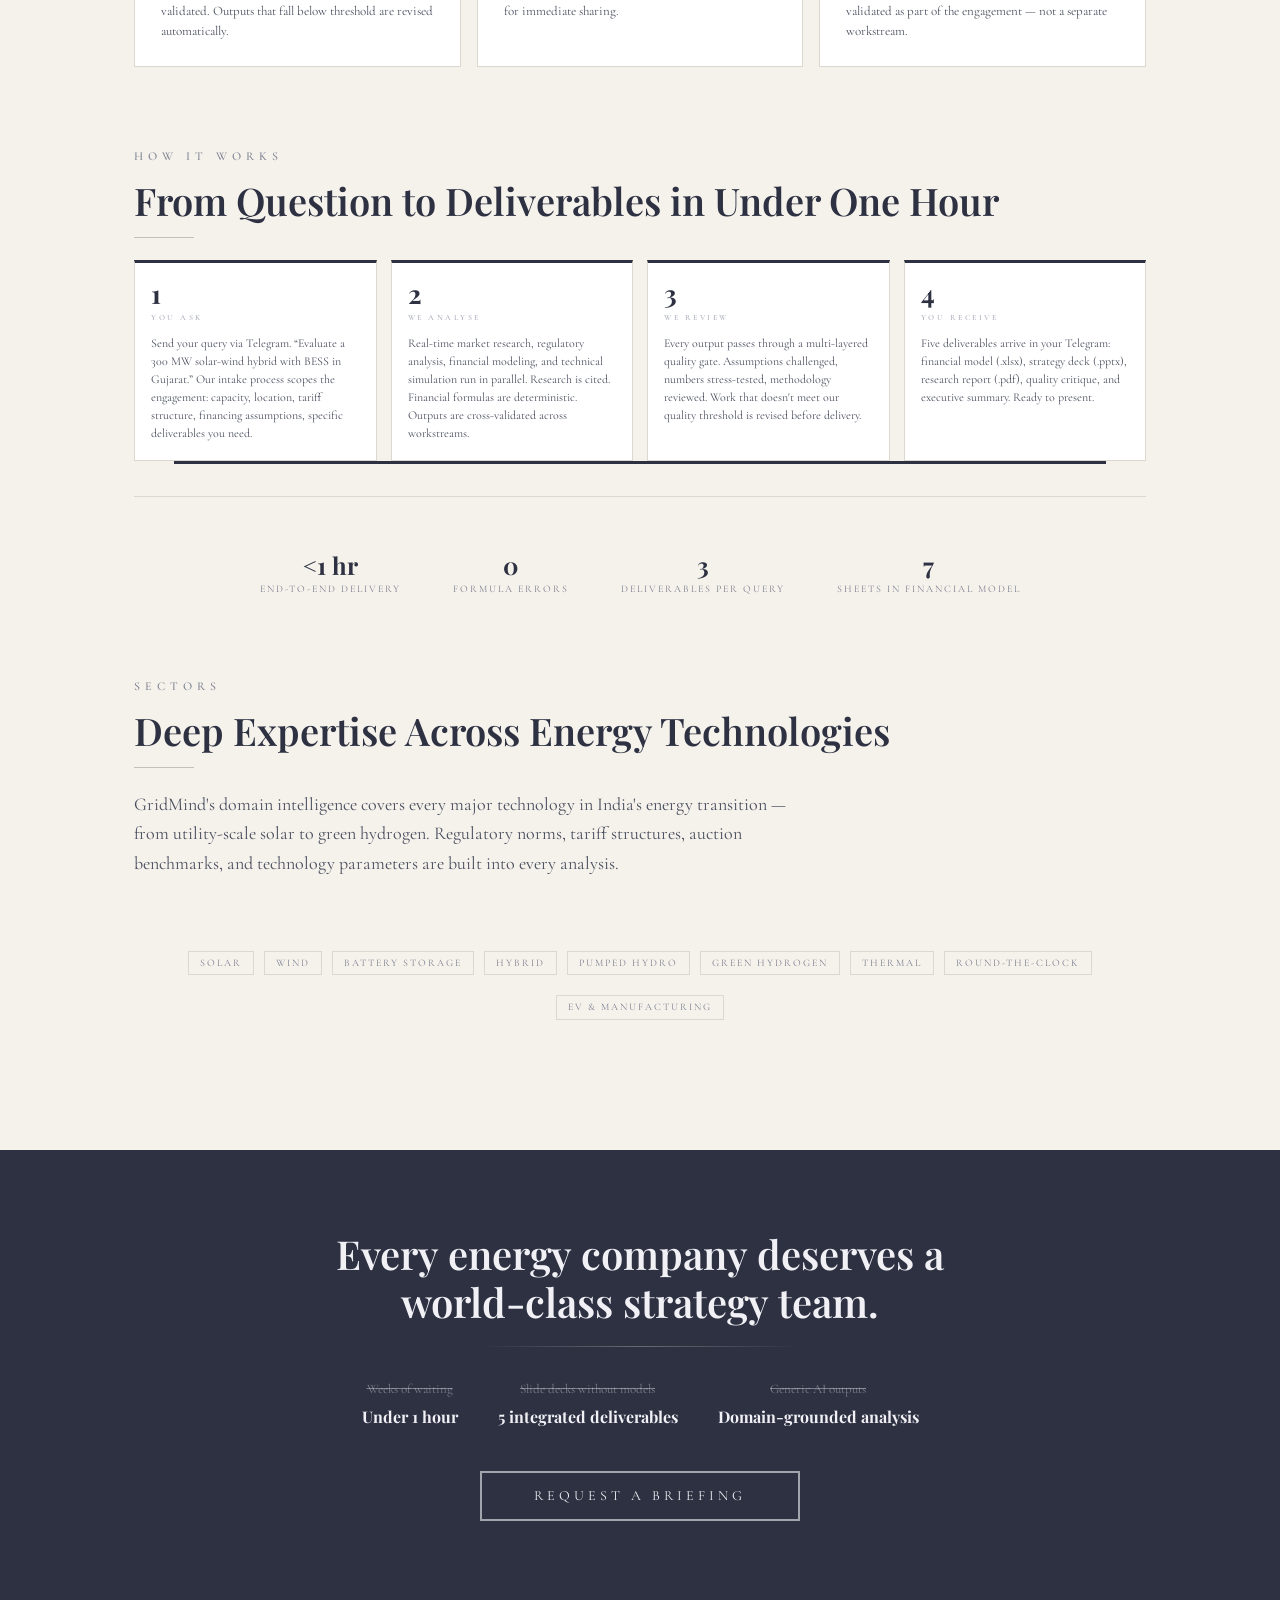
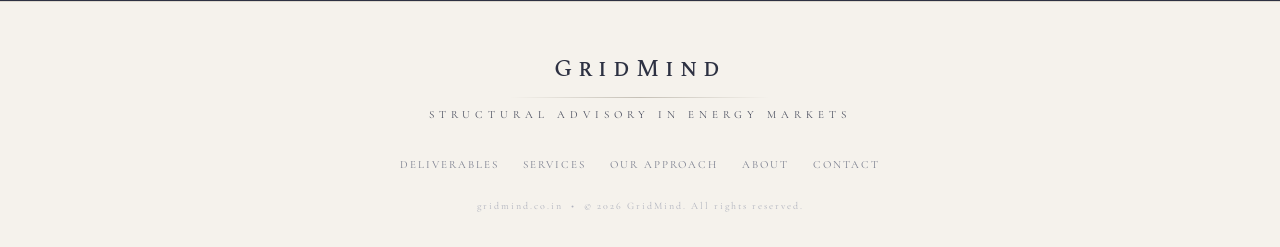
==== commit b2c356e9: "Add C&I sector, update project types to 10" ====
--- a/index.html
+++ b/index.html
@@ -93,7 +93,7 @@
       </div>
       <div class="stat__divider"></div>
       <div class="stat">
-        <p class="sn" data-count="9">0</p>
+        <p class="sn" data-count="10">0</p>
         <p class="su">Project Types Covered</p>
       </div>
     </div>
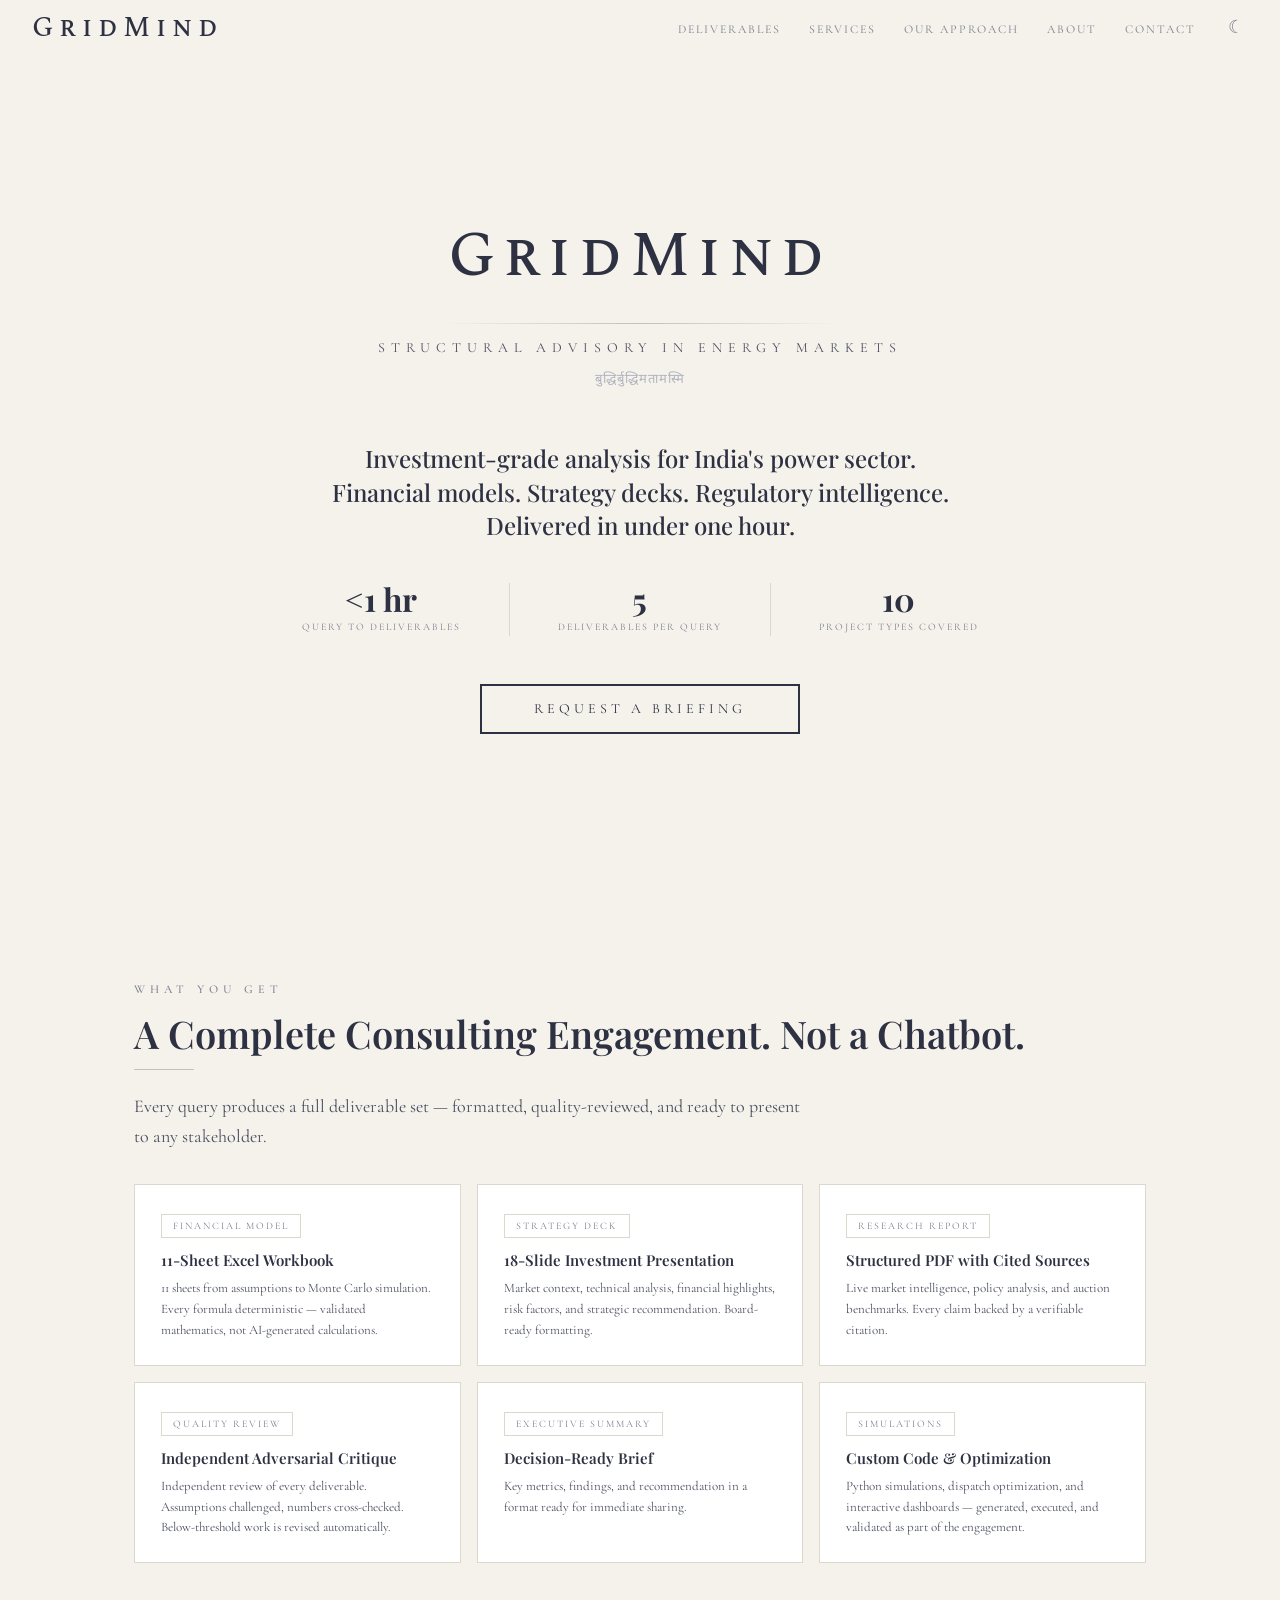
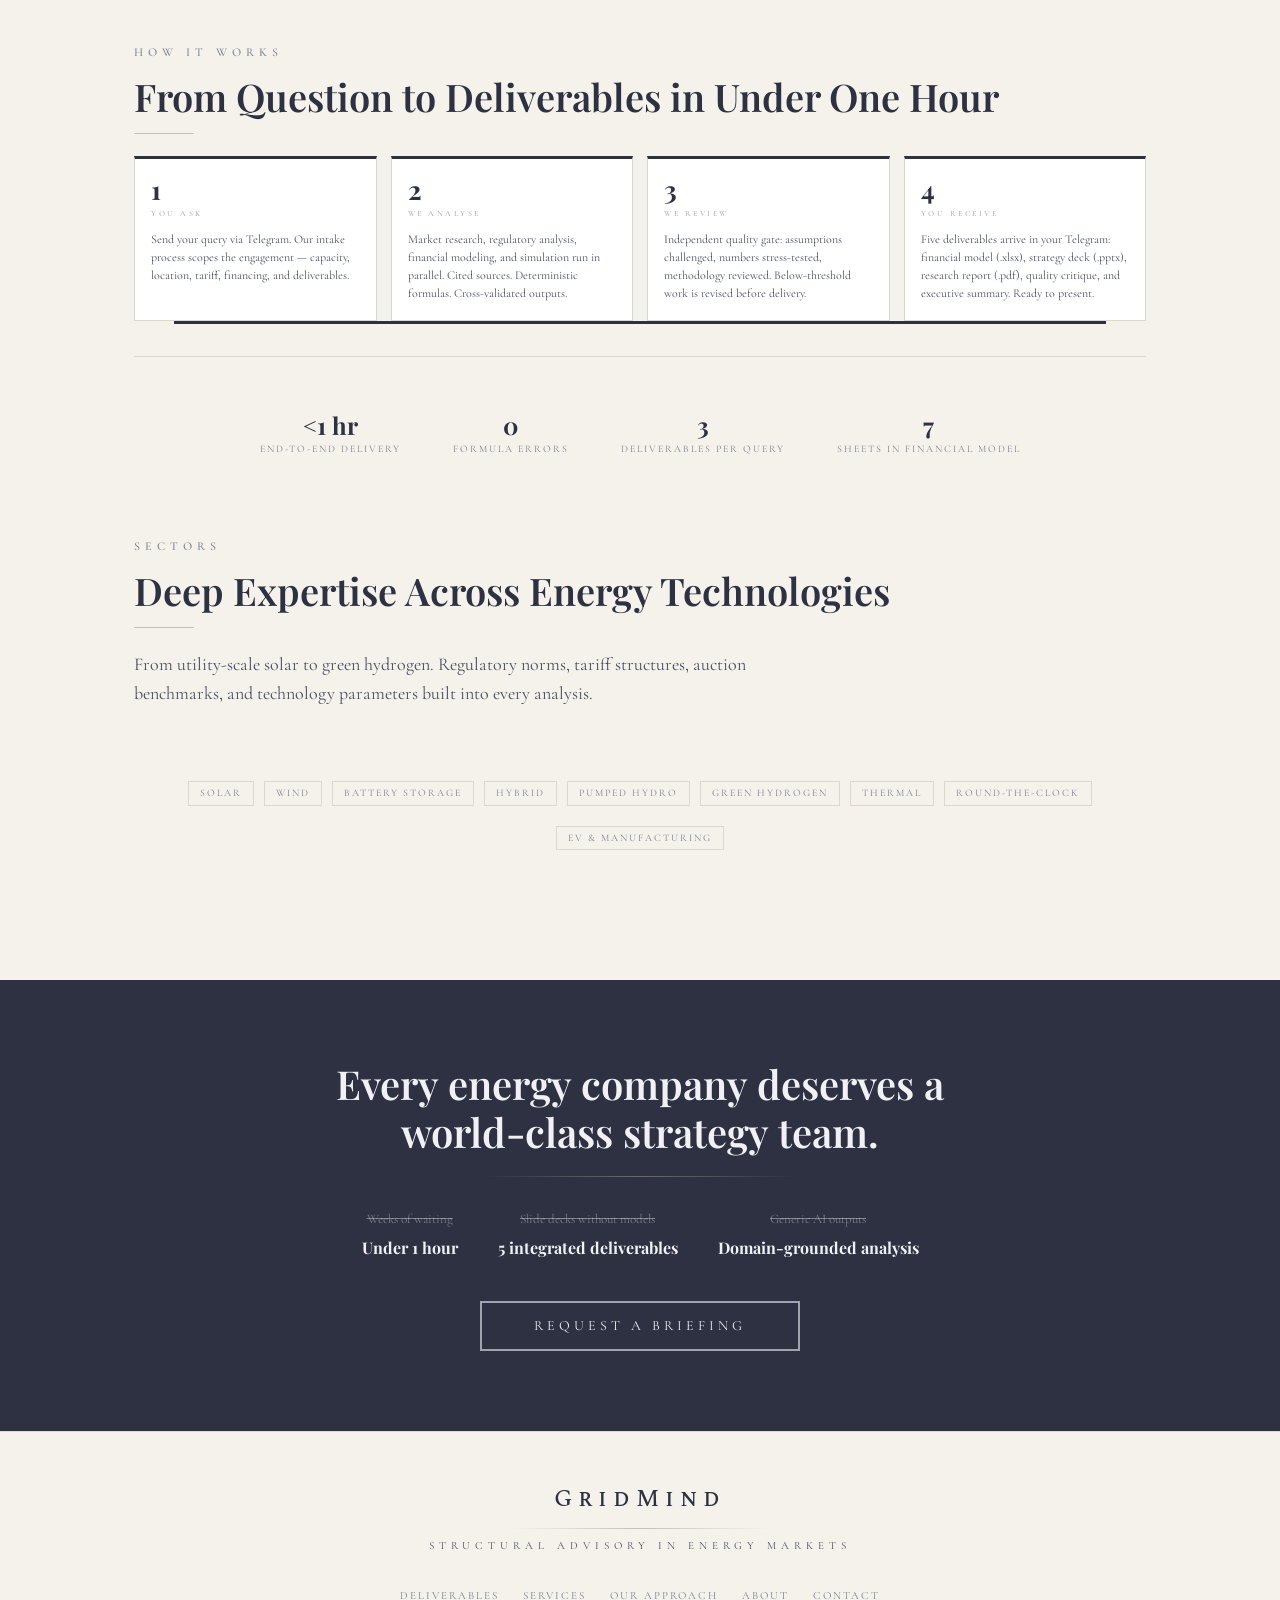
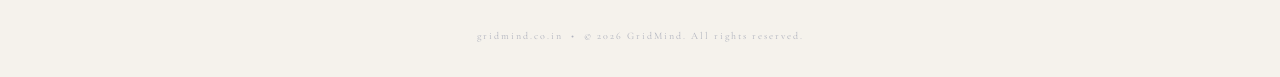
==== commit 49113871: "Tighten all copy, add favicon + nav tooltips" ====
--- a/index.html
+++ b/index.html
@@ -14,6 +14,7 @@
 <link rel="preconnect" href="https://fonts.googleapis.com">
 <link rel="preconnect" href="https://fonts.gstatic.com" crossorigin>
 <link href="https://fonts.googleapis.com/css2?family=Spectral+SC:wght@400;500;600;700&family=Playfair+Display:ital,wght@0,400;0,500;0,600;0,700;1,400&family=Cormorant+Garamond:wght@300;400;500;600;700&family=Noto+Sans+Devanagari:wght@400;500&display=swap" rel="stylesheet">
+<link rel="icon" href="img/gridmind-logo.png" type="image/png">
 <link rel="stylesheet" href="css/tokens.css">
 <link rel="stylesheet" href="css/base.css">
 <link rel="stylesheet" href="css/components.css">
@@ -43,23 +44,23 @@
 <nav class="nav" id="nav">
   <a href="index.html" class="nav__logo">GridMind</a>
   <ul class="nav__links">
-    <li><a href="platform.html">Deliverables</a></li>
-    <li><a href="services.html">Services</a></li>
-    <li><a href="moat.html">Our Approach</a></li>
-    <li><a href="about.html">About</a></li>
-    <li><a href="contact.html">Contact</a></li>
+    <li><a href="platform.html" title="What you receive — financial models, decks, reports">Deliverables</a></li>
+    <li><a href="services.html" title="Advisory services across India's energy sector">Services</a></li>
+    <li><a href="moat.html" title="How we ensure accuracy and quality">Our Approach</a></li>
+    <li><a href="about.html" title="Our story and founder">About</a></li>
+    <li><a href="contact.html" title="Get in touch or request a briefing">Contact</a></li>
     <li><button class="nav__theme" id="themeToggle" aria-label="Toggle dark mode" title="Toggle theme">&#9790;</button></li>
   </ul>
   <button class="nav__hamburger" id="hamburger" aria-label="Open menu">
     <span></span><span></span><span></span>
   </button>
   <div class="nav__overlay" id="navOverlay">
-    <a href="platform.html">Deliverables</a>
-    <a href="services.html">Services</a>
-    <a href="moat.html">Our Approach</a>
-    <a href="about.html">About</a>
-    <a href="contact.html">Contact</a>
-    <button class="nav__theme" onclick="toggleTheme()" aria-label="Toggle dark mode">&#9790;</button>
+    <a href="platform.html" title="What you receive">Deliverables</a>
+    <a href="services.html" title="Advisory services">Services</a>
+    <a href="moat.html" title="How we ensure quality">Our Approach</a>
+    <a href="about.html" title="Our story">About</a>
+    <a href="contact.html" title="Get in touch">Contact</a>
+    <button class="nav__theme" onclick="toggleTheme()" aria-label="Toggle dark mode" title="Toggle theme">&#9790;</button>
   </div>
 </nav>
 
@@ -110,38 +111,38 @@
       <div class="sl">What You Get</div>
       <div class="st">A Complete Consulting Engagement. Not a Chatbot.</div>
       <div class="hrl"></div>
-      <div class="sd">Every query produces a full deliverable set &mdash; formatted, quality-reviewed, and ready to present to your board, your lenders, or your regulator.</div>
+      <div class="sd">Every query produces a full deliverable set &mdash; formatted, quality-reviewed, and ready to present to any stakeholder.</div>
     </div>
     <div class="g3" data-animate data-delay="2">
       <div class="c">
         <div class="tag">Financial Model</div>
         <p style="font-family:var(--sf);font-size:15px;font-weight:600;margin-bottom:5px">11-Sheet Excel Workbook</p>
-        <p style="font-size:13px;color:var(--ink-mid);line-height:1.6">Assumptions, revenue projections, CAPEX schedule, debt service, depreciation, income statement, cash flows, IRR &amp; returns, executive summary, sensitivity analysis, and Monte Carlo simulation. Every formula deterministic &mdash; validated mathematics, not AI-generated calculations.</p>
+        <p style="font-size:13px;color:var(--ink-mid);line-height:1.6">11 sheets from assumptions to Monte Carlo simulation. Every formula deterministic &mdash; validated mathematics, not AI-generated calculations.</p>
       </div>
       <div class="c">
         <div class="tag">Strategy Deck</div>
         <p style="font-family:var(--sf);font-size:15px;font-weight:600;margin-bottom:5px">18-Slide Investment Presentation</p>
-        <p style="font-size:13px;color:var(--ink-mid);line-height:1.6">Market context, project overview, technical analysis, financial highlights, risk factors, regulatory landscape, sensitivity scenarios, and strategic recommendation. Formatted for investor meetings and board presentations.</p>
+        <p style="font-size:13px;color:var(--ink-mid);line-height:1.6">Market context, technical analysis, financial highlights, risk factors, and strategic recommendation. Board-ready formatting.</p>
       </div>
       <div class="c">
         <div class="tag">Research Report</div>
         <p style="font-family:var(--sf);font-size:15px;font-weight:600;margin-bottom:5px">Structured PDF with Cited Sources</p>
-        <p style="font-size:13px;color:var(--ink-mid);line-height:1.6">Real-time market intelligence, policy analysis, tariff structures, auction benchmarks, and competitive landscape. Every claim backed by a verifiable citation &mdash; no unsourced assertions.</p>
+        <p style="font-size:13px;color:var(--ink-mid);line-height:1.6">Live market intelligence, policy analysis, and auction benchmarks. Every claim backed by a verifiable citation.</p>
       </div>
       <div class="c">
         <div class="tag">Quality Review</div>
         <p style="font-family:var(--sf);font-size:15px;font-weight:600;margin-bottom:5px">Independent Adversarial Critique</p>
-        <p style="font-size:13px;color:var(--ink-mid);line-height:1.6">Every deliverable passes through an independent quality review before reaching you. Assumptions challenged, numbers cross-checked, methodology validated. Outputs that fall below threshold are revised automatically.</p>
+        <p style="font-size:13px;color:var(--ink-mid);line-height:1.6">Independent review of every deliverable. Assumptions challenged, numbers cross-checked. Below-threshold work is revised automatically.</p>
       </div>
       <div class="c">
         <div class="tag">Executive Summary</div>
         <p style="font-family:var(--sf);font-size:15px;font-weight:600;margin-bottom:5px">Decision-Ready Brief</p>
-        <p style="font-size:13px;color:var(--ink-mid);line-height:1.6">Concise synthesis of findings, key metrics, and recommendation. Designed for stakeholders who need the conclusion without reading the full analysis. Ready for immediate sharing.</p>
+        <p style="font-size:13px;color:var(--ink-mid);line-height:1.6">Key metrics, findings, and recommendation in a format ready for immediate sharing.</p>
       </div>
       <div class="c">
         <div class="tag">Simulations</div>
         <p style="font-family:var(--sf);font-size:15px;font-weight:600;margin-bottom:5px">Custom Code &amp; Optimization</p>
-        <p style="font-size:13px;color:var(--ink-mid);line-height:1.6">Where the analysis demands it: Python simulations, linear programming, dispatch optimization, interactive dashboards. Generated, executed, and validated as part of the engagement &mdash; not a separate workstream.</p>
+        <p style="font-size:13px;color:var(--ink-mid);line-height:1.6">Python simulations, dispatch optimization, and interactive dashboards &mdash; generated, executed, and validated as part of the engagement.</p>
       </div>
     </div>
   </div>
@@ -159,17 +160,17 @@
       <div class="c timeline-card">
         <p class="timeline-card__time">1</p>
         <p class="timeline-card__label">You Ask</p>
-        <p class="timeline-card__desc">Send your query via Telegram. &ldquo;Evaluate a 300 MW solar-wind hybrid with BESS in Gujarat.&rdquo; Our intake process scopes the engagement: capacity, location, tariff structure, financing assumptions, specific deliverables you need.</p>
+        <p class="timeline-card__desc">Send your query via Telegram. Our intake process scopes the engagement &mdash; capacity, location, tariff, financing, and deliverables.</p>
       </div>
       <div class="c timeline-card">
         <p class="timeline-card__time">2</p>
         <p class="timeline-card__label">We Analyse</p>
-        <p class="timeline-card__desc">Real-time market research, regulatory analysis, financial modeling, and technical simulation run in parallel. Research is cited. Financial formulas are deterministic. Outputs are cross-validated across workstreams.</p>
+        <p class="timeline-card__desc">Market research, regulatory analysis, financial modeling, and simulation run in parallel. Cited sources. Deterministic formulas. Cross-validated outputs.</p>
       </div>
       <div class="c timeline-card">
         <p class="timeline-card__time">3</p>
         <p class="timeline-card__label">We Review</p>
-        <p class="timeline-card__desc">Every output passes through a multi-layered quality gate. Assumptions challenged, numbers stress-tested, methodology reviewed. Work that doesn't meet our quality threshold is revised before delivery.</p>
+        <p class="timeline-card__desc">Independent quality gate: assumptions challenged, numbers stress-tested, methodology reviewed. Below-threshold work is revised before delivery.</p>
       </div>
       <div class="c timeline-card">
         <p class="timeline-card__time">4</p>
@@ -200,7 +201,7 @@
       <div class="sl">Sectors</div>
       <div class="st">Deep Expertise Across Energy Technologies</div>
       <div class="hrl"></div>
-      <div class="sd">GridMind's domain intelligence covers every major technology in India's energy transition &mdash; from utility-scale solar to green hydrogen. Regulatory norms, tariff structures, auction benchmarks, and technology parameters are built into every analysis.</div>
+      <div class="sd">From utility-scale solar to green hydrogen. Regulatory norms, tariff structures, auction benchmarks, and technology parameters built into every analysis.</div>
     </div>
     <div class="sectors" data-animate data-delay="2">
       <span class="tag">Solar</span>
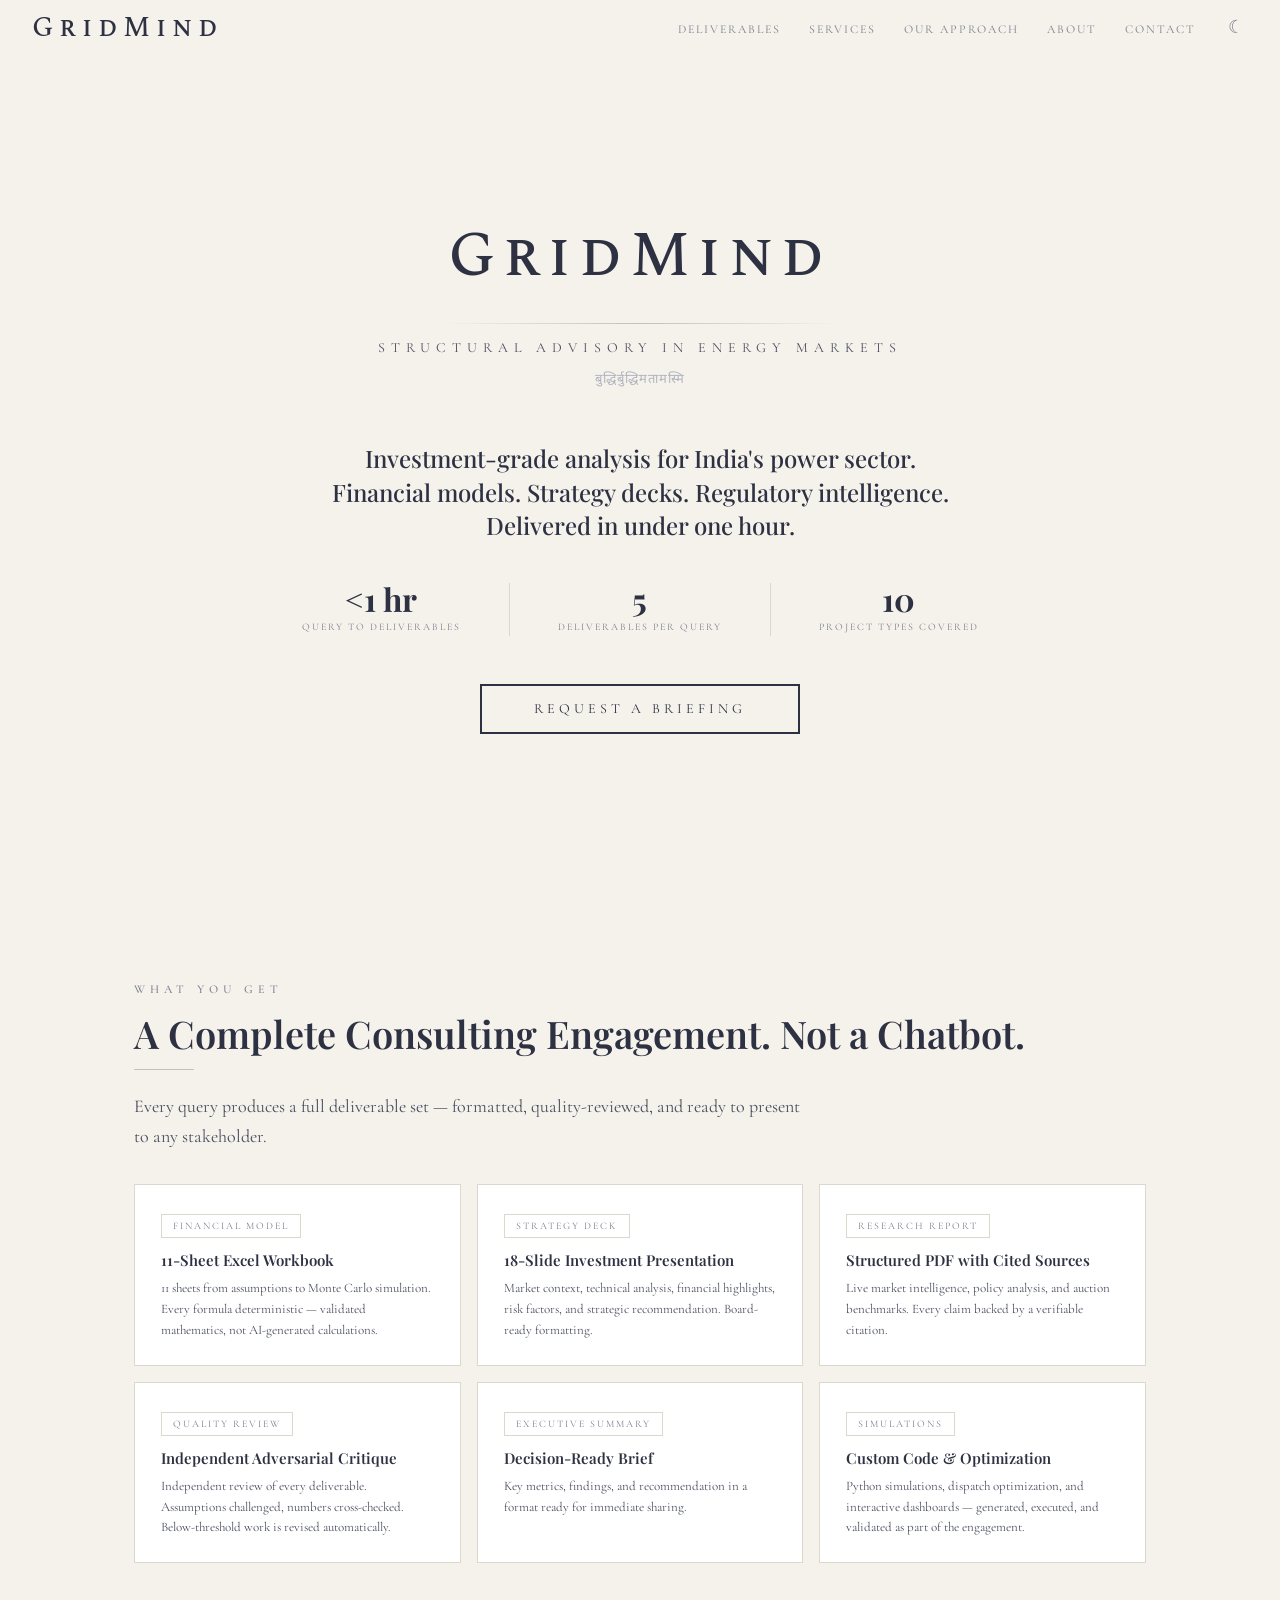
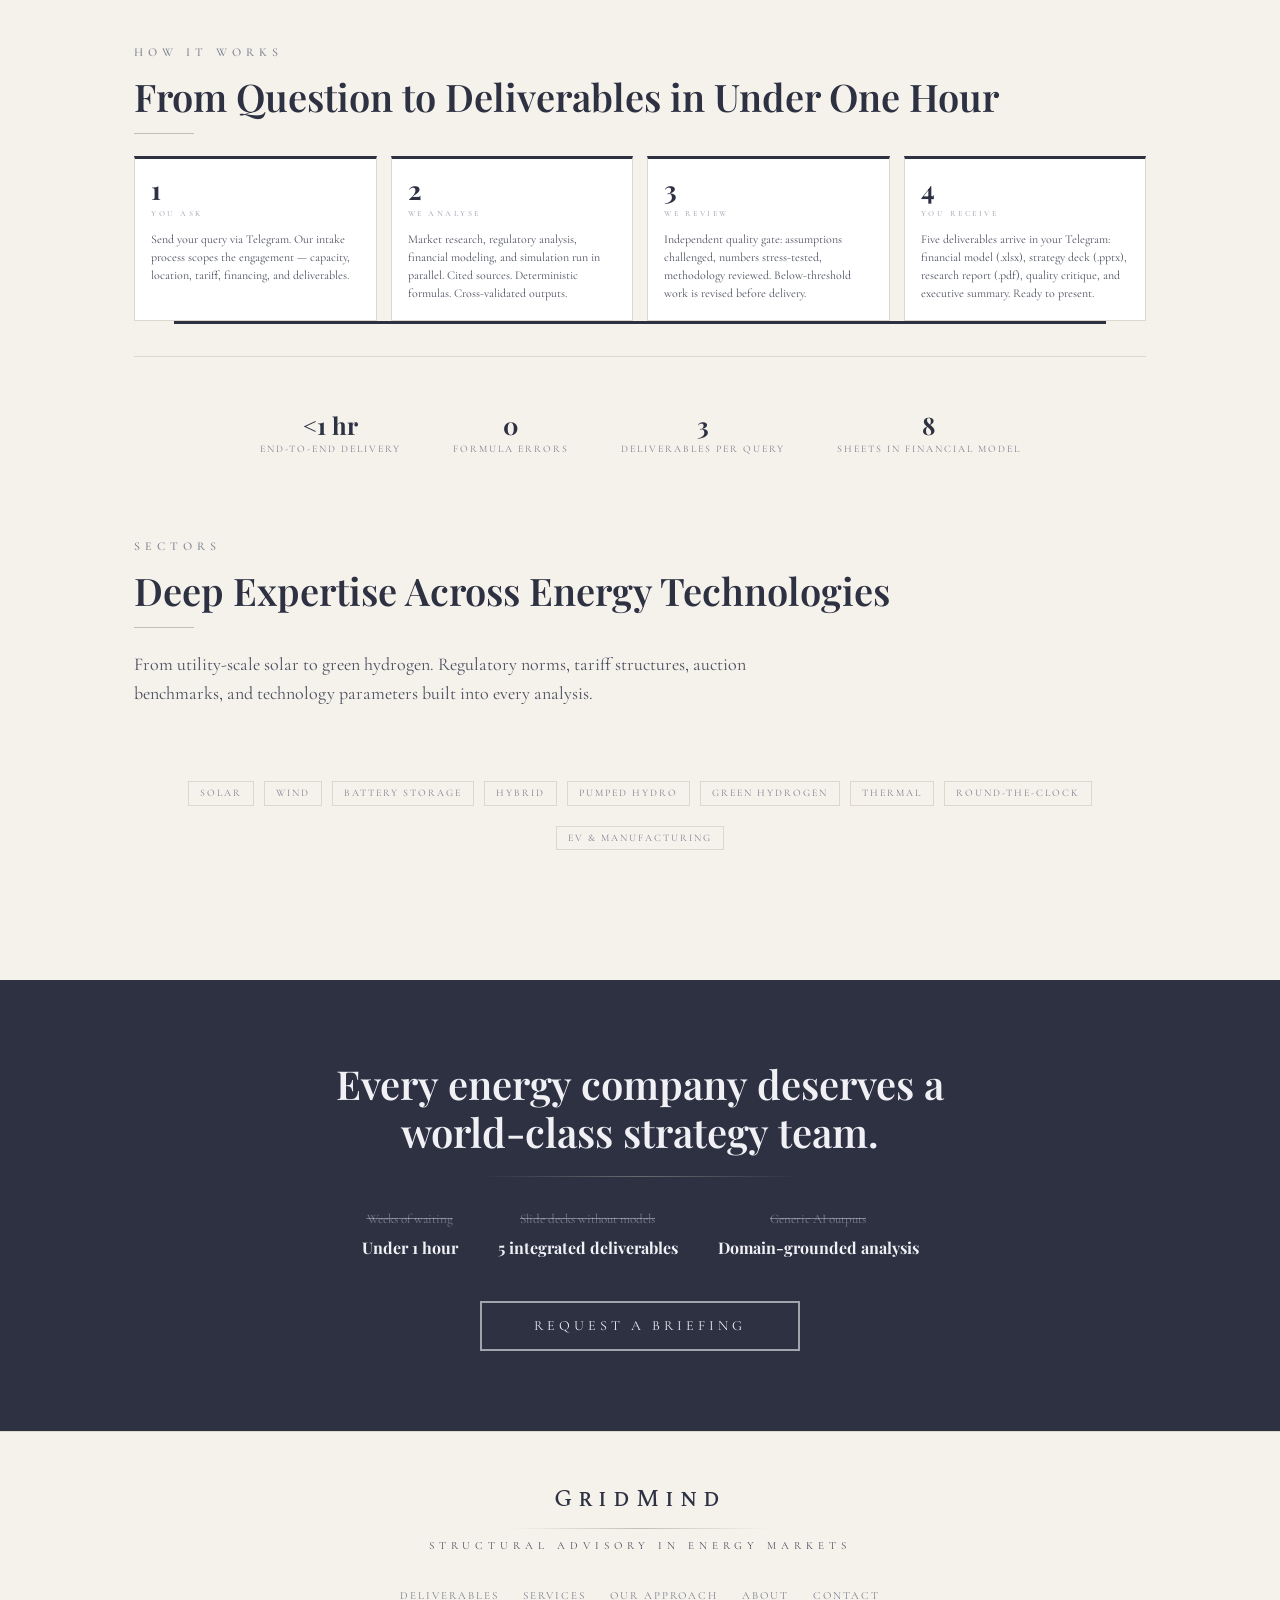
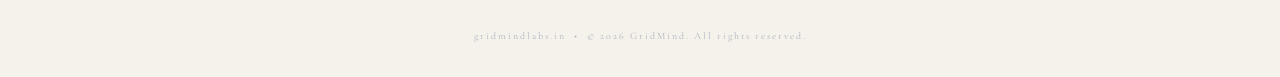
==== commit 3c161c2a: "Update domain to gridmindlabs.in in all pages" ====
--- a/index.html
+++ b/index.html
@@ -8,23 +8,24 @@
 <meta property="og:title" content="GridMind — Structural Advisory in Energy Markets">
 <meta property="og:description" content="Investment-grade financial models, strategy decks, and regulatory analysis for India's power sector — delivered in under 1 hour.">
 <meta property="og:type" content="website">
-<meta property="og:url" content="https://gridmind.co.in">
-<meta property="og:image" content="https://gridmind.co.in/img/og-image.jpg">
+<meta property="og:url" content="https://gridmindlabs.in">
+<meta property="og:image" content="https://gridmindlabs.in/img/og-image.jpg">
 <meta name="twitter:card" content="summary_large_image">
 <link rel="preconnect" href="https://fonts.googleapis.com">
 <link rel="preconnect" href="https://fonts.gstatic.com" crossorigin>
 <link href="https://fonts.googleapis.com/css2?family=Spectral+SC:wght@400;500;600;700&family=Playfair+Display:ital,wght@0,400;0,500;0,600;0,700;1,400&family=Cormorant+Garamond:wght@300;400;500;600;700&family=Noto+Sans+Devanagari:wght@400;500&display=swap" rel="stylesheet">
-<link rel="icon" href="img/gridmind-logo.png" type="image/png">
+<link rel="icon" href="img/favicon.svg" type="image/svg+xml">
 <link rel="stylesheet" href="css/tokens.css">
 <link rel="stylesheet" href="css/base.css">
 <link rel="stylesheet" href="css/components.css">
 <link rel="stylesheet" href="css/pages.css">
+<script>(function(){var t=localStorage.getItem("gridmind-theme");if(!t&&matchMedia("(prefers-color-scheme:dark)").matches)t="dark";if(t==="dark")document.documentElement.setAttribute("data-theme","dark")})()</script>
 <script type="application/ld+json">
 {
   "@context": "https://schema.org",
   "@type": "Organization",
   "name": "GridMind",
-  "url": "https://gridmind.co.in",
+  "url": "https://gridmindlabs.in",
   "description": "India's first AI-native consulting platform for the power and energy sector.",
   "founder": {
     "@type": "Person",
@@ -60,7 +61,7 @@
     <a href="moat.html" title="How we ensure quality">Our Approach</a>
     <a href="about.html" title="Our story">About</a>
     <a href="contact.html" title="Get in touch">Contact</a>
-    <button class="nav__theme" onclick="toggleTheme()" aria-label="Toggle dark mode" title="Toggle theme">&#9790;</button>
+    <button class="nav__theme" aria-label="Toggle dark mode" title="Toggle theme">&#9790;</button>
   </div>
 </nav>
 
@@ -261,7 +262,7 @@
       <li><a href="about.html">About</a></li>
       <li><a href="contact.html">Contact</a></li>
     </ul>
-    <p class="footer__copy">gridmind.co.in &nbsp;&bull;&nbsp; &copy; 2026 GridMind. All rights reserved.</p>
+    <p class="footer__copy">gridmindlabs.in &nbsp;&bull;&nbsp; &copy; 2026 GridMind. All rights reserved.</p>
   </div>
 </footer>
 
--- a/css/components.css
+++ b/css/components.css
@@ -17,6 +17,9 @@
   z-index: 100;
   transition: background 0.4s var(--ease), backdrop-filter 0.4s var(--ease), box-shadow 0.4s var(--ease);
 }
+.nav.is-open {
+  z-index: 10000;
+}
 .nav.scrolled {
   background: rgba(245,242,236,0.92);
   backdrop-filter: blur(10px);
@@ -97,17 +100,22 @@
 .nav.is-open .nav__hamburger span:nth-child(2) { opacity: 0; }
 .nav.is-open .nav__hamburger span:nth-child(3) { top: 9px; transform: rotate(-45deg); }
 
-/* Mobile nav overlay */
+/* Mobile nav overlay — full-screen menu on mobile */
 .nav__overlay {
   display: none;
   position: fixed;
-  inset: 0;
+  top: 0;
+  left: 0;
+  width: 100vw;
+  height: 100vh;
+  height: 100dvh; /* dynamic viewport height for mobile browsers */
   background: var(--bg);
-  z-index: 150;
+  z-index: 9999;
   flex-direction: column;
   align-items: center;
   justify-content: center;
   gap: 32px;
+  overflow-y: auto;
 }
 .nav.is-open .nav__overlay {
   display: flex;
